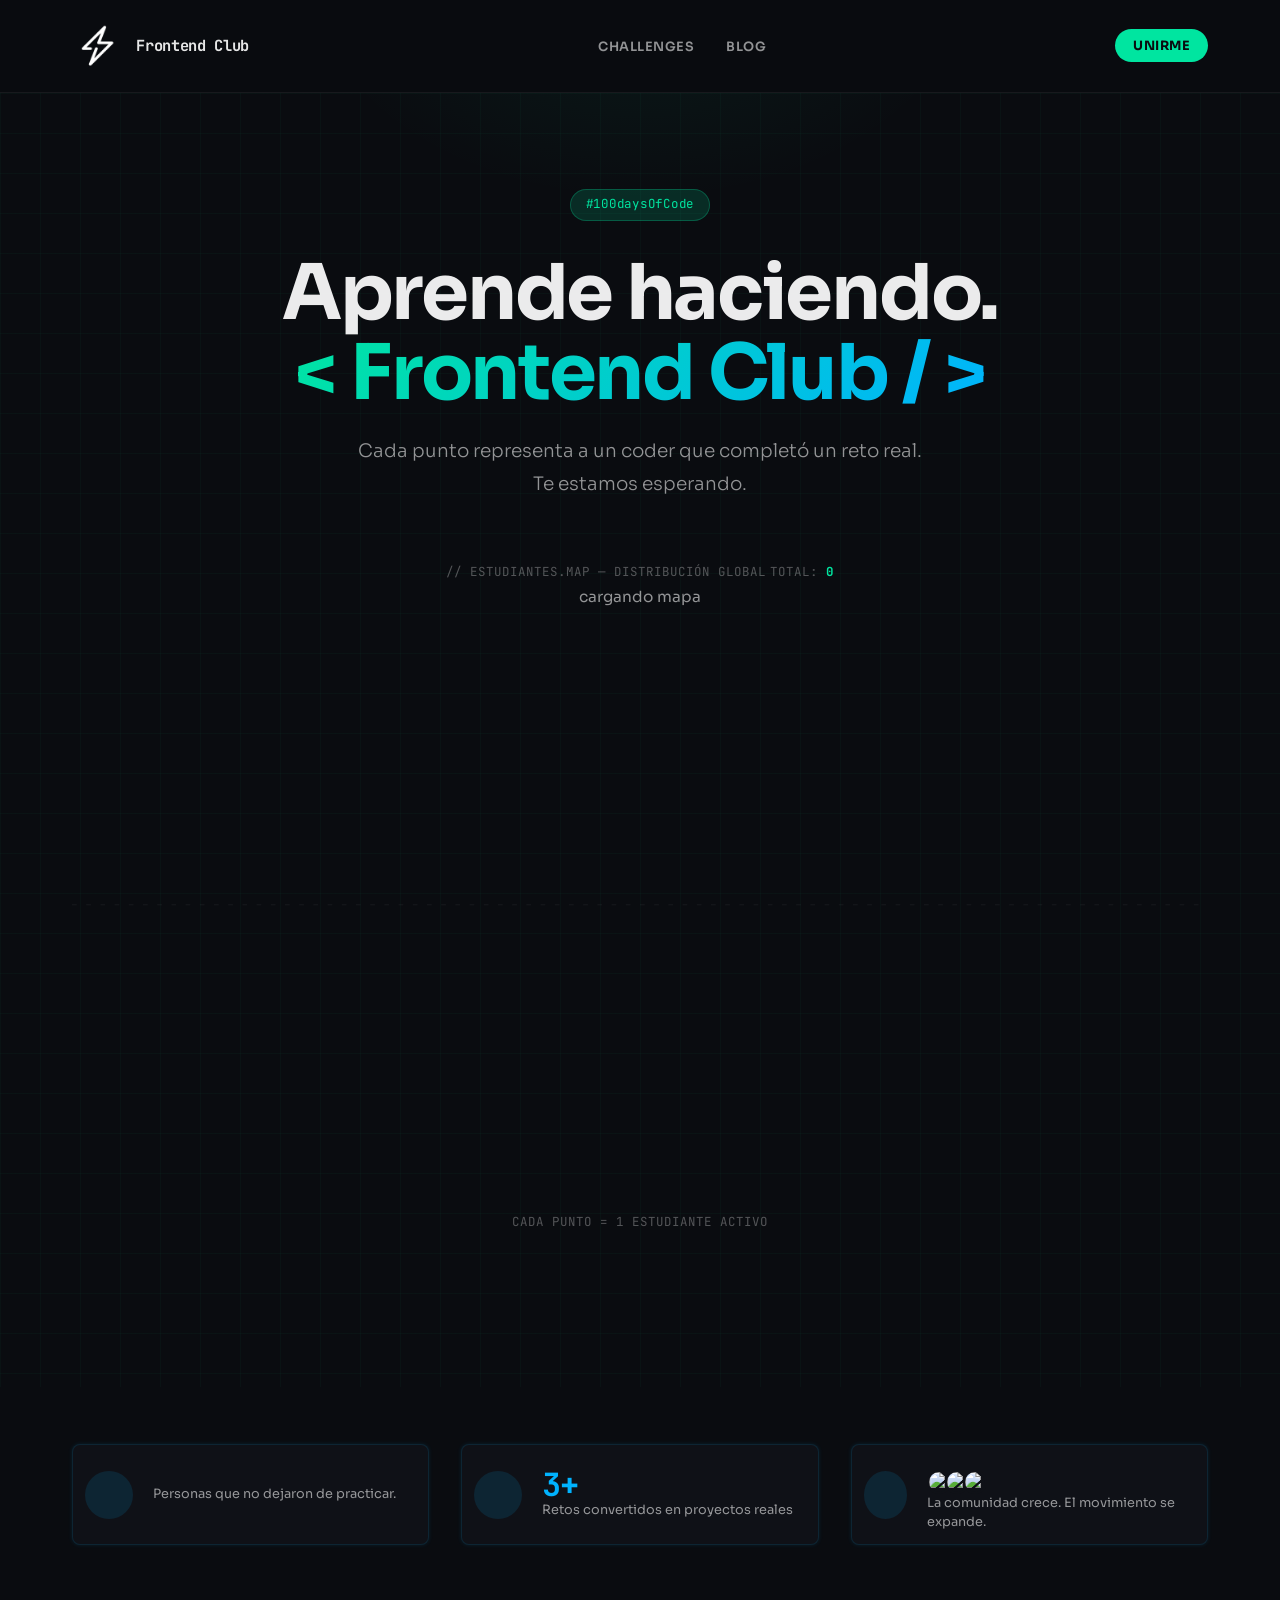
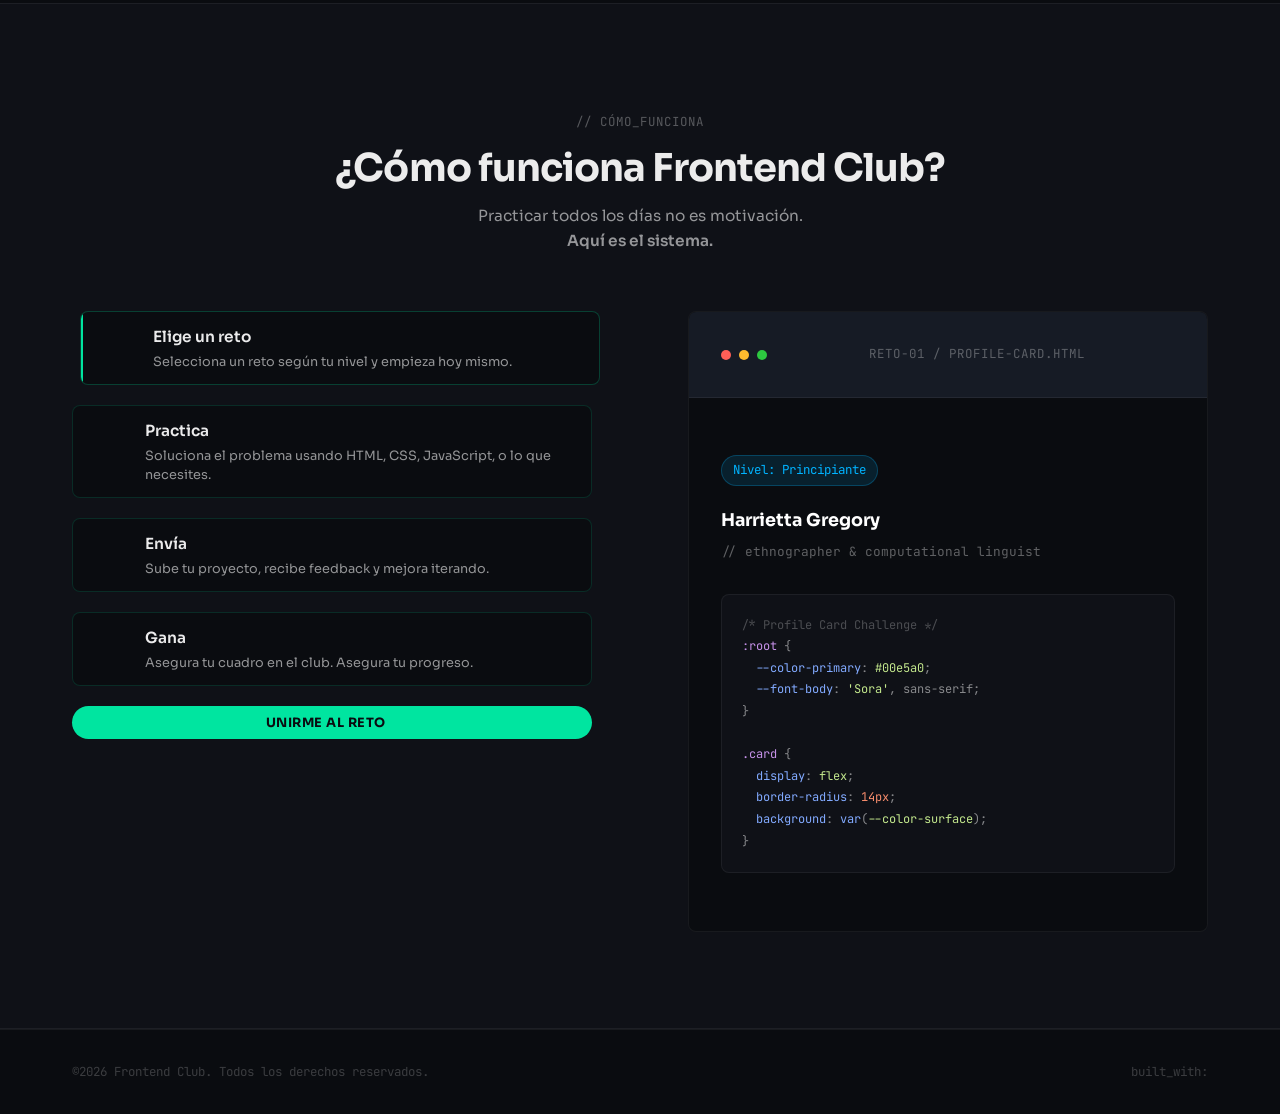
==== index.html @ 57c759be "Rename frontend-club.html to index.html" ====
<!doctype html>
<html lang="es">
  <head>
    <meta charset="UTF-8" />
    <meta name="viewport" content="width=device-width, initial-scale=1.0" />
    <title>Frontend Club</title>
    <!-- ============================ GOOGLE FONTS ============================= -->
    <link rel="preconnect" href="https://fonts.googleapis.com" />
    <link rel="preconnect" href="https://fonts.gstatic.com" crossorigin />
    <link
      href="https://fonts.googleapis.com/css2?family=JetBrains+Mono:wght@400;500;700&family=Sora:wght@300;400;600;700&display=swap"
      rel="stylesheet"
    />
    <!-- ============================ REMIX ICONS ============================= -->
    <link
      href="https://cdn.jsdelivr.net/npm/remixicon@4.9.0/fonts/remixicon.css"
      rel="stylesheet"
    />
    <!-- ============================ STYLES ============================= -->
    <link rel="stylesheet" href="/assets/css/styles.css" />
    <!-- === librería d3 para mapa interactivo ===-->
    <script src="https://cdn.jsdelivr.net/npm/d3@7/dist/d3.min.js"></script>
    <script src="https://cdn.jsdelivr.net/npm/topojson-client@3/dist/topojson-client.min.js"></script>
    <!-- === flag icons === -->
    <link
      rel="stylesheet"
      href="https://cdnjs.cloudflare.com/ajax/libs/flag-icons/7.5.0/css/flag-icons.min.css"
      integrity="sha512-+WVTaUIzUw5LFzqIqXOT3JVAc5SrMuvHm230I9QAZa6s+QRk8NDPswbHo2miIZj3yiFyV9lAgzO1wVrjdoO4tw=="
      crossorigin="anonymous"
      referrerpolicy="no-referrer"
    />
  </head>
  <body>
    <!-- ============================ NAVBAR ============================= -->
    <header class="navbar" role="banner">
      <div class="u-container">
        <nav class="navbar__inner" aria-label="Navegación principal">
          <a href="#" class="navbar__brand" aria-label="Frontend Club inicio">
            <div class="navbar__logo" aria-hidden="true">
              <img
                class="navbar__logo__image"
                src="/assets/images/front-end-club-logo.png"
              />
            </div>
            <span class="navbar__wordmark">frontend club</span>
          </a>

          <ul class="navbar__nav" role="list">
            <li><a href="#challenges">Challenges</a></li>
            <li><a href="#blog">Blog</a></li>
          </ul>

          <button class="navbar__cta" role="button">Unirme</button>
        </nav>
      </div>
    </header>

    <!-- ============================ HERO ============================= -->
    <section class="hero" aria-labelledby="hero-title">
      <div class="u-container">
        <div class="hero__inner">
          <p class="hero__eyebrow" aria-label="Sección: comunidad activa">
            #100daysOfCode
          </p>

          <h1 class="hero__title" id="hero-title">
            Aprende haciendo.<br />
            <span>&#60; Frontend Club &#47; &#62;</span>
          </h1>

          <p class="hero__subtitle">
            Cada punto representa a un coder que completó un reto real.<br />
            Te estamos esperando.
          </p>

          <!-- Mapa con numero de estudiantes -->
          <div class="map-card">
            <div class="map-card__header">
              <span class="map-card__tag"
                >// estudiantes.map — distribución global</span
              >
              <span class="map-card__counter"
                >total: <b id="counter-display">0</b></span
              >
            </div>

            <div class="map-card__body">
              <!-- Loader visible mientras carga el TopoJSON -->
              <div id="map-loader">
                <span class="loader-text">cargando mapa</span>
              </div>

              <svg
                id="world-svg"
                viewBox="0 0 960 500"
                xmlns="http://www.w3.org/2000/svg"
              >
                <rect width="960" height="500" fill="transparent" />
                <rect width="960" height="500" fill="url(#grid)" />
                <!-- Ecuador -->
                <line
                  x1="0"
                  y1="250"
                  x2="960"
                  y2="250"
                  stroke="rgba(255,255,255,0.1)"
                  stroke-width="0.5"
                  stroke-dasharray="4 8"
                />

                <!-- D3 pinta los países aquí -->
                <g id="countries-layer"></g>
                <!-- JS pinta los puntos aquí -->
                <g id="pulses-layer"></g>
                <g id="dots-layer"></g>
              </svg>
            </div>

            <div class="map-card__footer">
              <div class="legend-dot"></div>
              <span class="legend-text">cada punto = 1 estudiante activo</span>
            </div>
          </div>
        </div>
      </div>
    </section>

    <!-- ============================ STATS ============================= -->
    <section class="stats" id="stats" aria-label="Estadísticas de la comunidad">
      <div class="u-container">
        <div class="stats__grid">
          <article class="stat">
            <span class="stat__icon">
              <i class="ri-user-community-fill"></i>
            </span>
            <div class="stat__inner__text">
              <p
                class="stat__value"
                aria-label="3 estudiantes activos"
                id="estudiantes-activos"
              ></p>
              <p class="stat__desc">Personas que no dejaron de practicar.</p>
            </div>
          </article>

          <article class="stat">
            <span class="stat__icon">
              <i class="ri-code-s-slash-line"></i>
            </span>
            <div class="stat__inner__text">
              <p class="stat__value" aria-label="3 retos completados">3+</p>
              <p class="stat__desc">Retos convertidos en proyectos reales</p>
            </div>
          </article>

          <article class="stat">
            <span class="stat__icon">
              <i class="ri-earth-fill"></i>
            </span>
            <div class="stat__inner__text">
              <div class="stat__flags">
                <span class="flag">
                  <img
                    src="https://flagcdn.com/w20/co.png"
                    srcset="https://flagcdn.com/w40/co.png 2x"
                    width="20"
                    alt="Colombia"
                  />
                </span>
                <!-- Colombia -->
                <span class="flag">
                  <img
                    src="https://flagcdn.com/w20/pe.png"
                    srcset="https://flagcdn.com/w40/pe.png 2x"
                    width="20"
                    alt="Peru"
                  />
                </span>
                <!-- Perú -->
                <span class="flag">
                  <img
                    src="https://flagcdn.com/w20/us.png"
                    srcset="https://flagcdn.com/w40/us.png 2x"
                    width="20"
                    alt="United States"
                  />
                </span>
                <!-- USA -->
              </div>
              <p class="stat__desc">
                La comunidad crece. El movimiento se expande.
              </p>
            </div>

            <!--
          <div class="stat__flags" aria-label="Banderas de países">
            <span role="img" aria-label="Estados Unidos">🇺🇸</span>
            <span role="img" aria-label="Colombia">🇨🇴</span>
            <span role="img" aria-label="Francia">🇫🇷</span>
          </div>-->
          </article>
        </div>
      </div>
    </section>

    <!-- ============================ HOW IT WORKS ============================= -->
    <section class="how" id="challenges" aria-labelledby="how-title">
      <div class="u-container">
        <header class="section-header">
          <p class="section-header__tag u-mono">// cómo_funciona</p>
          <h2 class="section-header__title" id="how-title">
            ¿Cómo funciona Frontend Club?
          </h2>
          <p class="section-header__body">
            Practicar todos los días no es motivación.<br />
            <strong>Aquí es el sistema.</strong>
          </p>
        </header>

        <div class="how__layout">
          <!-- Steps -->
          <div class="how__steps" role="list" aria-label="Pasos del proceso">
            <!-- step 1 -->
            <div
              class="step step--active"
              role="listitem"
              tabindex="0"
              aria-label="Paso 1: Elige un reto"
            >
              <div class="step__icon" aria-hidden="true">
                <i class="ri-cursor-hand"></i>
              </div>
              <div class="step__content">
                <p class="step__title">Elige un reto</p>
                <p class="step__desc">
                  Selecciona un reto según tu nivel y empieza hoy mismo.
                </p>
              </div>
            </div>
            <!-- step 2 -->
            <div
              class="step"
              role="listitem"
              tabindex="0"
              aria-label="Paso 2: Practica"
            >
              <div class="step__icon" aria-hidden="true">
                <i class="ri-terminal-box-line"></i>
              </div>
              <div class="step__content">
                <p class="step__title">Practica</p>
                <p class="step__desc">
                  Soluciona el problema usando HTML, CSS, JavaScript, o lo que
                  necesites.
                </p>
              </div>
            </div>
            <!-- step 3 -->
            <div
              class="step"
              role="listitem"
              tabindex="0"
              aria-label="Paso 3: Envía"
            >
              <div class="step__icon" aria-hidden="true">
                <i class="ri-mail-send-fill"></i>
              </div>
              <div class="step__content">
                <p class="step__title">Envía</p>
                <p class="step__desc">
                  Sube tu proyecto, recibe feedback y mejora iterando.
                </p>
              </div>
            </div>
            <!-- step 4 -->
            <div
              class="step"
              role="listitem"
              tabindex="0"
              aria-label="Paso 4: Gana"
            >
              <div class="step__icon" aria-hidden="true">
                <i class="ri-medal-line"></i>
              </div>
              <div class="step__content">
                <p class="step__title">Gana</p>
                <p class="step__desc">
                  Asegura tu cuadro en el club. Asegura tu progreso.
                </p>
              </div>
            </div>
            <!-- cta -->
            <button href="#unirse" class="cta-section__btn">
              Unirme al reto
              <i class="ri-rocket-fill"></i>
            </button>
          </div>

          <!-- Challenge Preview -->
          <div class="challenge-preview" aria-label="Vista previa de un reto">
            <div class="challenge-preview__header">
              <div class="challenge-preview__dots" aria-hidden="true">
                <div
                  class="challenge-preview__dot challenge-preview__dot--red"
                ></div>
                <div
                  class="challenge-preview__dot challenge-preview__dot--yellow"
                ></div>
                <div
                  class="challenge-preview__dot challenge-preview__dot--green"
                ></div>
              </div>
              <p class="challenge-preview__title">
                reto-01 / profile-card.html
              </p>
            </div>

            <div class="challenge-preview__body">
              <span class="challenge-preview__badge">Nivel: Principiante</span>
              <p class="challenge-preview__name">Harrietta Gregory</p>
              <p class="challenge-preview__role">
                // ethnographer & computational linguist
              </p>

              <div
                class="challenge-preview__code"
                role="presentation"
                aria-label="Fragmento de código de ejemplo"
              >
                <div><span class="cm">/* Profile Card Challenge */</span></div>
                <div><span class="kw">:root</span> {</div>
                <div>
                  &nbsp;&nbsp;<span class="fn">--color-primary</span>:
                  <span class="str">#00e5a0</span>;
                </div>
                <div>
                  &nbsp;&nbsp;<span class="fn">--font-body</span>:
                  <span class="str">'Sora'</span>, sans-serif;
                </div>
                <div>}</div>
                <div>&nbsp;</div>
                <div><span class="kw">.card</span> {</div>
                <div>
                  &nbsp;&nbsp;<span class="fn">display</span>:
                  <span class="str">flex</span>;
                </div>
                <div>
                  &nbsp;&nbsp;<span class="fn">border-radius</span>:
                  <span class="nu">14px</span>;
                </div>
                <div>
                  &nbsp;&nbsp;<span class="fn">background</span>:
                  <span class="fn">var</span>(<span class="str"
                    >--color-surface</span
                  >);
                </div>
                <div>}</div>
              </div>
            </div>
          </div>
        </div>
      </div>
    </section>

    <!-- ============================ FOOTER ============================= -->
    <footer class="footer" role="contentinfo">
      <div class="u-container">
        <div class="footer__inner">
          <p class="footer__copy">
            <span>©2026</span> Frontend Club. Todos los derechos reservados.
          </p>
          <p class="footer__copy u-mono">
            built_with:
            <span>
              <i class="ri-heart-3-fill"></i>
            </span>
          </p>
        </div>
      </div>
    </footer>

    <!-- ============================ SCRIPTS ============================= -->
    <script src="/assets/js/main.js"></script>
  </body>
</html>
---- assets/css/styles.css ----
/* ============================================================
    Custom Properties Semánticas (BMP)
       Nomenclatura: --[bloque]__[modificador]--[propiedad]
    ============================================================ */

:root {
  /* — Paleta base — */
  --color-void: #0a0c10;
  --color-surface: #0f1117;
  --color-surface-raise: #161b25;
  --color-surface-float: #1c2232;
  --color-text: rgba(255, 255, 255, 0.56);
  --color-border: rgba(255, 255, 255, 0.06);
  --color-border-accent: rgba(255, 255, 255, 0.12);

  /* — Marca — */
  --color-brand-primary: #00e5a0;
  --color-brand-secondary: #00b3ff;
  --color-brand-warning: #f5c542;
  --color-brand-glow: rgba(0, 229, 160, 0.15);
  --color-brand-glow-blue: rgba(0, 179, 255, 0.12);
  --white: rgba(255, 255, 255, 0.92);

  /* — Tipografía — */
  --font-display: "Sora", sans-serif;
  --font-code: "JetBrains Mono", monospace;

  --text-hero: clamp(2.8rem, 6vw, 5rem);
  --text-h2: clamp(1.6rem, 3.5vw, 2.4rem);
  --text-h3: 1.16rem;
  --text-body: 0.96rem;
  --text-small: 0.8rem;
  --text-mono: 0.78rem;

  --weight-light: 300;
  --weight-regular: 400;
  --weight-semi: 600;
  --weight-bold: 700;

  /* — Espacio — */
  --space-xs: 0.36rem;
  --space-sm: 0.76rem;
  --space-md: 1.24rem;
  --space-lg: 2rem;
  --space-xl: 3.6rem;
  --space-2xl: 6rem;

  /* — Radio — */
  --radius-sm: 4px;
  --radius-md: 8px;
  --radius-lg: 14px;
  --radius-xl: 20px;
  --radius-pill: 999px;

  /* — Transiciones — */
  --ease-out: cubic-bezier(0.22, 1, 0.36, 1);
  --duration: 220ms;
}

/* ============================================================
       RESET & BASE
    ============================================================ */
*,
*::before,
*::after {
  box-sizing: border-box;
  margin: 0;
  padding: 0;
}

html {
  scroll-behavior: smooth;
}

body {
  background-color: var(--color-void);
  color: var(--color-text);
  font-family: var(--font-display);
  font-size: var(--text-body);
  line-height: 1.65;
  -webkit-font-smoothing: antialiased;
}

/* — Scrollbar custom — */
::-webkit-scrollbar {
  width: 6px;
}
::-webkit-scrollbar-track {
  background: var(--color-surface);
}
::-webkit-scrollbar-thumb {
  background: var(--color-brand-primary);
  border-radius: var(--radius-pill);
}

/* ============================================================
       UTILIDADES GLOBALES
    ============================================================ */
.u-container {
  width: 100%;
  max-width: 1200px;
  margin: 0 auto;
  padding: 0 var(--space-lg);
}

.u-mono {
  font-family: var(--font-code);
  font-size: var(--text-mono);
}

.u-accent {
  color: var(--color-brand-primary);
}
.u-accent-b {
  color: var(--color-brand-secondary);
}

/* ============================================================
       COMPONENTE: NAVBAR
       BEM: .navbar / .navbar__brand / .navbar__nav / .navbar__cta
    ============================================================ */
.navbar {
  position: sticky;
  top: 0;
  z-index: 100;
  padding: var(--space-md) 0;
  background: rgba(10, 12, 16, 0.85);
  backdrop-filter: blur(16px);
  -webkit-backdrop-filter: blur(16px);
  border-bottom: 1px solid var(--color-border);
}

.navbar__inner {
  display: flex;
  align-items: center;
  justify-content: space-between;
  gap: var(--space-md);
}

.navbar__brand {
  display: flex;
  align-items: center;
  gap: var(--space-sm);
  text-decoration: none;
}

.navbar__logo {
  width: 52px;
  height: 52px;
  display: flex;
  align-items: center;
  justify-content: center;
  flex-shrink: 0;
}
.navbar__logo__image {
  width: 100%;
  height: 100%;
}
.navbar__wordmark {
  font-family: var(--font-code);
  font-size: var(--text-body);
  font-weight: var(--weight-bold);
  text-transform: capitalize;
  color: rgba(255, 255, 255, 0.9);
  letter-spacing: -0.02em;
}
.navbar__nav {
  display: flex;
  align-items: center;
  gap: var(--space-lg);
  list-style: none;
}
.navbar__nav a {
  color: var(--color-text);
  text-decoration: none;
  font-size: var(--text-small);
  font-weight: var(--weight-semi);
  letter-spacing: 0.04em;
  text-transform: uppercase;
  transition: color var(--duration) var(--ease-out);
}
.navbar__nav a:hover {
  color: rgba(255, 255, 255, 0.9);
}
.navbar__cta,
.cta-section__btn {
  cursor: pointer;
  display: inline-flex;
  align-items: center;
  justify-content: center;
  gap: var(--space-sm);
  padding: 0.54rem 1.12rem;
  background: var(--color-brand-primary);
  color: var(--color-void) !important;
  border: none;
  border-radius: var(--radius-pill);
  font-family: var(--font-display);
  font-size: var(--text-small);
  font-weight: var(--weight-bold);
  letter-spacing: 0.04em;
  text-decoration: none;
  text-transform: uppercase;
  transition:
    filter var(--duration) var(--ease-out),
    transform var(--duration) var(--ease-out),
    box-shadow var(--duration) var(--ease-out);
  /*flex-shrink: 0;*/
}
.navbar__cta:hover,
.cta-section__btn:hover {
  filter: brightness(1.1);
  transform: translateY(-2px);
  box-shadow: 0 0 16px rgba(0, 229, 160, 0.25);
}
/* ============================================================
       COMPONENTE: HERO
       BEM: .hero / .hero__eyebrow / .hero__title / .hero__subtitle
    ============================================================ */
.hero {
  padding: var(--space-2xl) 0 var(--space-xl);
  position: relative;
  overflow: hidden;
}
/* Rejilla de fondo estilo terminal */
.hero::before {
  content: "";
  position: absolute;
  inset: 0;
  background-image:
    linear-gradient(rgba(0, 229, 160, 0.03) 1px, transparent 1px),
    linear-gradient(90deg, rgba(0, 229, 160, 0.03) 1px, transparent 1px);
  background-size: 40px 40px;
  pointer-events: none;
}

/* Gradiente radial central */
.hero::after {
  content: "";
  position: absolute;
  top: -30%;
  left: 50%;
  transform: translateX(-50%);
  width: 700px;
  height: 500px;
  background: radial-gradient(
    ellipse,
    rgba(0, 229, 160, 0.08) 0%,
    transparent 70%
  );
  pointer-events: none;
}

.hero__inner {
  position: relative;
  z-index: 1;
  text-align: center;
}

.hero__eyebrow {
  display: inline-flex;
  align-items: center;
  gap: var(--space-xs);
  padding: 0.3rem 0.9rem;
  background: var(--color-brand-glow);
  border: 1px solid rgba(0, 229, 160, 0.25);
  border-radius: var(--radius-pill);
  font-family: var(--font-code);
  font-size: var(--text-mono);
  color: var(--color-brand-primary);
  letter-spacing: 0.06em;
  margin-bottom: var(--space-lg);
}

.hero__title {
  font-size: var(--text-hero);
  font-weight: var(--weight-bold);
  line-height: 1.05;
  letter-spacing: -0.03em;
  margin-bottom: var(--space-md);
  color: var(--white);
}

.hero__title span {
  background: linear-gradient(
    135deg,
    var(--color-brand-primary),
    var(--color-brand-secondary)
  );
  -webkit-background-clip: text;
  -webkit-text-fill-color: transparent;
  background-clip: text;
}

.hero__subtitle {
  font-size: var(--text-h3);
  color: var(--color-text);
  font-weight: var(--weight-light);
  margin: 0 auto var(--space-xl);
  line-height: 1.8;
}

/* ============================================================
       COMPONENTE: PROGRESS GRID
       BEM: .progress-grid / .progress-grid__track / .progress-grid__cell
    ============================================================ */
.map-card {
  margin: 0 0 var(--space-2xl);
}

.map-card__tag,
.section-header__tag,
.map-card__counter,
.legend-text,
.challenge-preview__title {
  font-family: var(--font-code);
  font-size: var(--text-mono);
  color: rgba(255, 255, 255, 0.3);
  letter-spacing: 0.08em;
  text-transform: uppercase;
  margin-top: var(--space-sm);
  margin-bottom: var(--space-sm);
  text-align: center;
}
#counter-display {
  color: var(--color-brand-primary);
}

/* ============================================================
       COMPONENTE: STATS
       BEM: .stats / .stats__grid / .stat / .stat__value / .stat__label
    ============================================================ */
.stats {
  padding: var(--space-xl) 0;
}

.stats__grid {
  display: grid;
  grid-template-columns: repeat(3, 1fr);
  gap: var(--space-lg);
}

.stat {
  display: flex;
  align-items: center;
  gap: var(--space-md);
  background: var(--color-surface);
  border: 1px solid var(--color-brand-glow-blue);
  border-radius: var(--radius-md);
  box-shadow: 0 0 4px var(--color-brand-glow-blue);
  padding: var(--space-sm);
  position: relative;
  overflow: hidden;
  cursor: pointer;
  transition: transform var(--duration) var(--ease-out);
}

.stat::before {
  content: "";
  position: absolute;
  top: 0;
  left: 0;
  right: 0;
  height: 2px;
  background: linear-gradient(
    90deg,
    var(--color-brand-primary),
    var(--color-brand-secondary)
  );
  opacity: 0;
  width: 0;
  transition: width var(--duration) var(--ease-out);
}

.stat:hover {
  transform: translateY(-2px);
}

.stat:hover::before {
  opacity: 1;
  width: 100%;
}

.stat__icon {
  display: inline-flex;
  justify-content: center;
  align-items: center;
  padding: var(--space-xs);
  width: 48px;
  height: 48px;
  border-radius: 50%;
  background: var(--color-brand-glow-blue);
}

.stat__icon > i {
  font-size: 20px;
  color: var(--color-brand-secondary);
}

.stat__value {
  font-family: var(--font-code);
  font-size: 2rem;
  font-weight: var(--weight-bold);
  line-height: 1;
  color: var(--color-brand-secondary);
  letter-spacing: -0.04em;
}

.stat__desc {
  font-size: var(--text-small);
  color: var(--color-text);
  line-height: 1.5;
}

.stat__flags {
  display: flex;
  margin-top: var(--space-sm);
}
.flag {
  display: inline-flex;
  justify-content: center;
  align-items: center;
  width: 24px;
  height: 24px;
  border-radius: 50%;
  border: solid 2px var(--color-surface);
  overflow: hidden;
  margin-left: -6px; /* ← apilamiento */
  transition:
    transform var(--duration) var(--ease-out),
    z-index var var(--duration) var(--ease-out);
}
.flag:first-child {
  margin-left: 0; /* el primero sin margen */
}
.flag:hover {
  transform: translateY(-2px); /* ← se levanta al hover */
  z-index: 1;
}
.flag > img {
  width: 100%;
  height: 100%;
  object-fit: cover;
}
/* ============================================================
       COMPONENTE: SECTION HEADER
    ============================================================ */
.section-header {
  text-align: center;
  margin-bottom: var(--space-xl);
}

.section-header__title {
  font-size: var(--text-h2);
  font-weight: var(--weight-bold);
  letter-spacing: -0.025em;
  color: var(--white);
  line-height: 1.2;
  margin-bottom: var(--space-sm);
}

.section-header__body {
  font-size: var(--text-body);
  color: var(--color-text);
  max-width: 520px;
  margin: 0 auto;
}

.section-header__body strong {
  color: var(--color-text);
  font-weight: var(--weight-semi);
}

/* ============================================================
       COMPONENTE: HOW IT WORKS
       BEM: .how / .how__layout / .how__steps / .step / .step__icon
    ============================================================ */
.how {
  padding: var(--space-2xl) 0;
  background: var(--color-surface);
  border-top: 1px solid var(--color-border);
  border-bottom: 1px solid var(--color-border);
}

.how__layout {
  display: grid;
  grid-template-columns: 1fr 1fr;
  gap: var(--space-2xl);
  align-items: start;
}

.how__steps {
  display: flex;
  flex-direction: column;
  gap: var(--space-md);
  position: relative;
}

.step {
  z-index: 100;
  display: flex;
  align-items: center;
  gap: var(--space-md);
  padding: var(--space-sm);
  background: var(--color-void);
  border: 1px solid var(--color-brand-glow);
  border-radius: var(--radius-md);
  cursor: pointer;
  transition:
    border-color var(--duration) var(--ease-out),
    transform var(--duration) var(--ease-out);
  position: relative;
  overflow: hidden;
}

.step::before {
  content: "";
  position: absolute;
  left: 0;
  top: 0;
  bottom: 0;
  width: 2px;
  background: var(--color-brand-primary);
  opacity: 0;
  transition: opacity var(--duration) var(--ease-out);
}

.step:hover,
.step--active {
  border-color: rgba(0, 229, 160, 0.24);
  transform: translateX(8px);
}

.step:hover::before,
.step--active::before {
  opacity: 1;
}

.step__icon {
  width: 40px;
  height: 40px;
  display: flex;
  align-items: center;
  justify-content: center;
  flex-shrink: 0;
}
.step__icon > i {
  font-size: 24px;
  color: var(--white);
  text-shadow: 0 0 8px var(--color-brand-primary);
}
.step__content {
  flex: 1;
}

.step__title {
  font-size: var(--text-body);
  font-weight: var(--weight-semi);
  color: var(--white);
  margin-bottom: 0.2rem;
}

.step__desc {
  font-size: var(--text-small);
  color: var(--color-text);
  line-height: 1.5;
}

/* ============================================================
       COMPONENTE: PREVIEW CARD (challenge preview)
    ============================================================ */
.challenge-preview {
  background: var(--color-void);
  border: 1px solid var(--color-border);
  border-radius: var(--radius-md);
  overflow: hidden;
  position: sticky;
  top: 80px;
}

.challenge-preview__header {
  background: var(--color-surface-raise);
  padding: var(--space-md) var(--space-lg);
  display: flex;
  align-items: center;
  gap: var(--space-sm);
  border-bottom: 1px solid var(--color-border);
}

.challenge-preview__dots {
  display: flex;
  gap: 8px;
}

.challenge-preview__dot {
  width: 10px;
  height: 10px;
  border-radius: 50%;
}

.challenge-preview__dot--red {
  background: #ff5f57;
}
.challenge-preview__dot--yellow {
  background: #febb2e;
}
.challenge-preview__dot--green {
  background: #2dc840;
}

.challenge-preview__title {
  flex: 1;
}

.challenge-preview__body {
  padding: var(--space-xl) var(--space-lg);
}

.challenge-preview__badge {
  display: inline-block;
  padding: 0.25rem 0.7rem;
  background: var(--color-brand-glow-blue);
  border: 1px solid rgba(0, 179, 255, 0.25);
  border-radius: var(--radius-pill);
  font-family: var(--font-code);
  font-size: var(--text-mono);
  color: var(--color-brand-secondary);
  margin-bottom: var(--space-md);
}

.challenge-preview__name {
  font-size: 1.1rem;
  font-weight: var(--weight-bold);
  color: #fff;
  margin-bottom: var(--space-xs);
}

.challenge-preview__role {
  font-size: var(--text-small);
  color: rgba(255, 255, 255, 0.35);
  font-family: var(--font-code);
  margin-bottom: var(--space-lg);
}

.challenge-preview__code {
  background: var(--color-surface);
  border: 1px solid var(--color-border);
  border-radius: var(--radius-md);
  padding: var(--space-md);
  font-family: var(--font-code);
  font-size: 0.75rem;
  color: rgba(255, 255, 255, 0.5);
  line-height: 1.8;
  position: relative;
}

.challenge-preview__code .kw {
  color: #c792ea;
}
.challenge-preview__code .fn {
  color: #82aaff;
}
.challenge-preview__code .str {
  color: #c3e88d;
}
.challenge-preview__code .cm {
  color: rgba(255, 255, 255, 0.25);
}
.challenge-preview__code .nu {
  color: #f78c6c;
}

.cta-section__btn > i {
  font-size: 20px;
  transform: translateY(0);
  transition: transform var(--duration) var(--ease-out);
}
.cta-section__btn:hover > i {
  transform: translateY(-5px);
}

/* ============================================================
       COMPONENTE: FOOTER
    ============================================================ */
.footer {
  padding: var(--space-lg) 0;
  border-top: 1px solid var(--color-border);
}

.footer__inner {
  display: flex;
  align-items: center;
  justify-content: space-between;
  gap: var(--space-md);
}

.footer__copy {
  font-family: var(--font-code);
  font-size: var(--text-mono);
  color: rgba(255, 255, 255, 0.2);
}

/* ============================================================
       RESPONSIVE
    ============================================================ */
@media (max-width: 900px) {
  .how__layout {
    grid-template-columns: 1fr;
  }

  .challenge-preview {
    position: static;
  }

  .navbar__nav {
    display: none;
  }
}

@media (max-width: 600px) {
  .u-container {
    padding: 0 var(--space-md);
  }
  .hero {
    padding: var(--space-xl) 0 var(--space-lg);
  }
  .cta-section {
    padding: var(--space-xl) 0;
  }
}
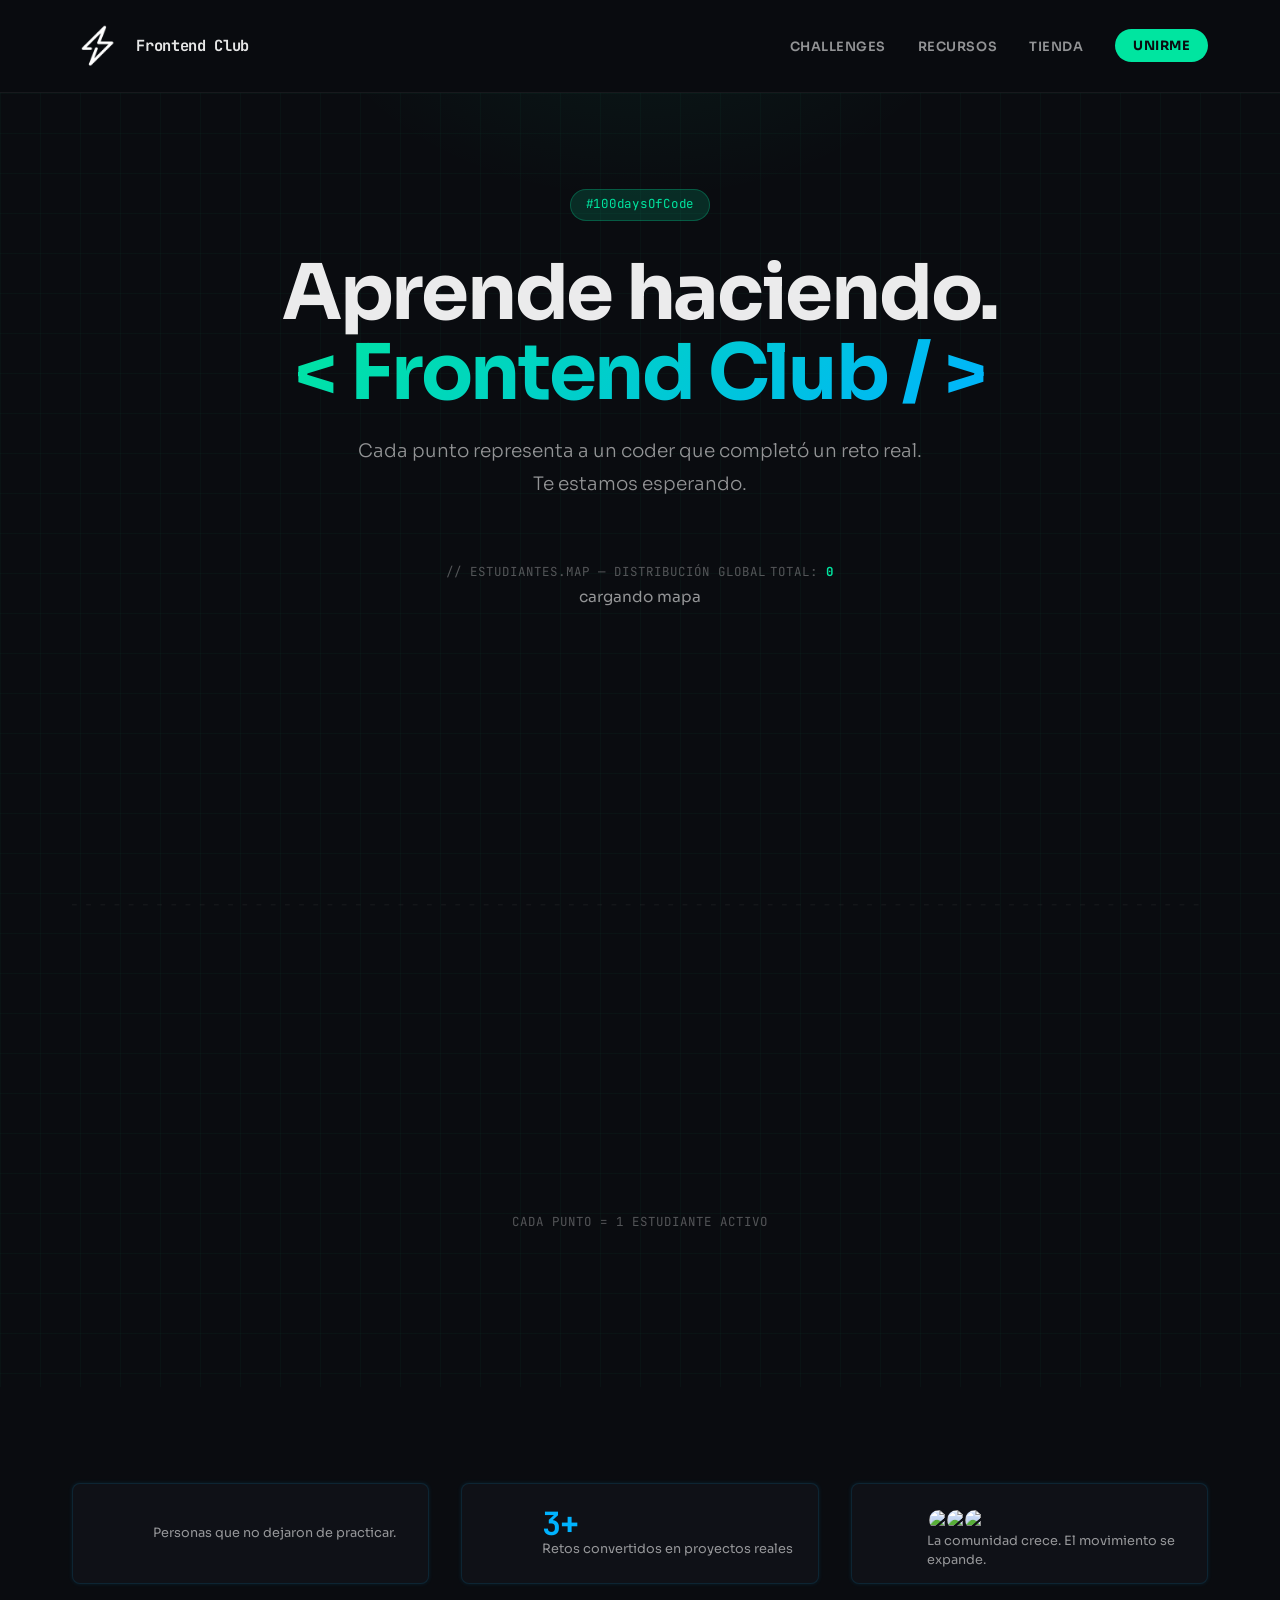
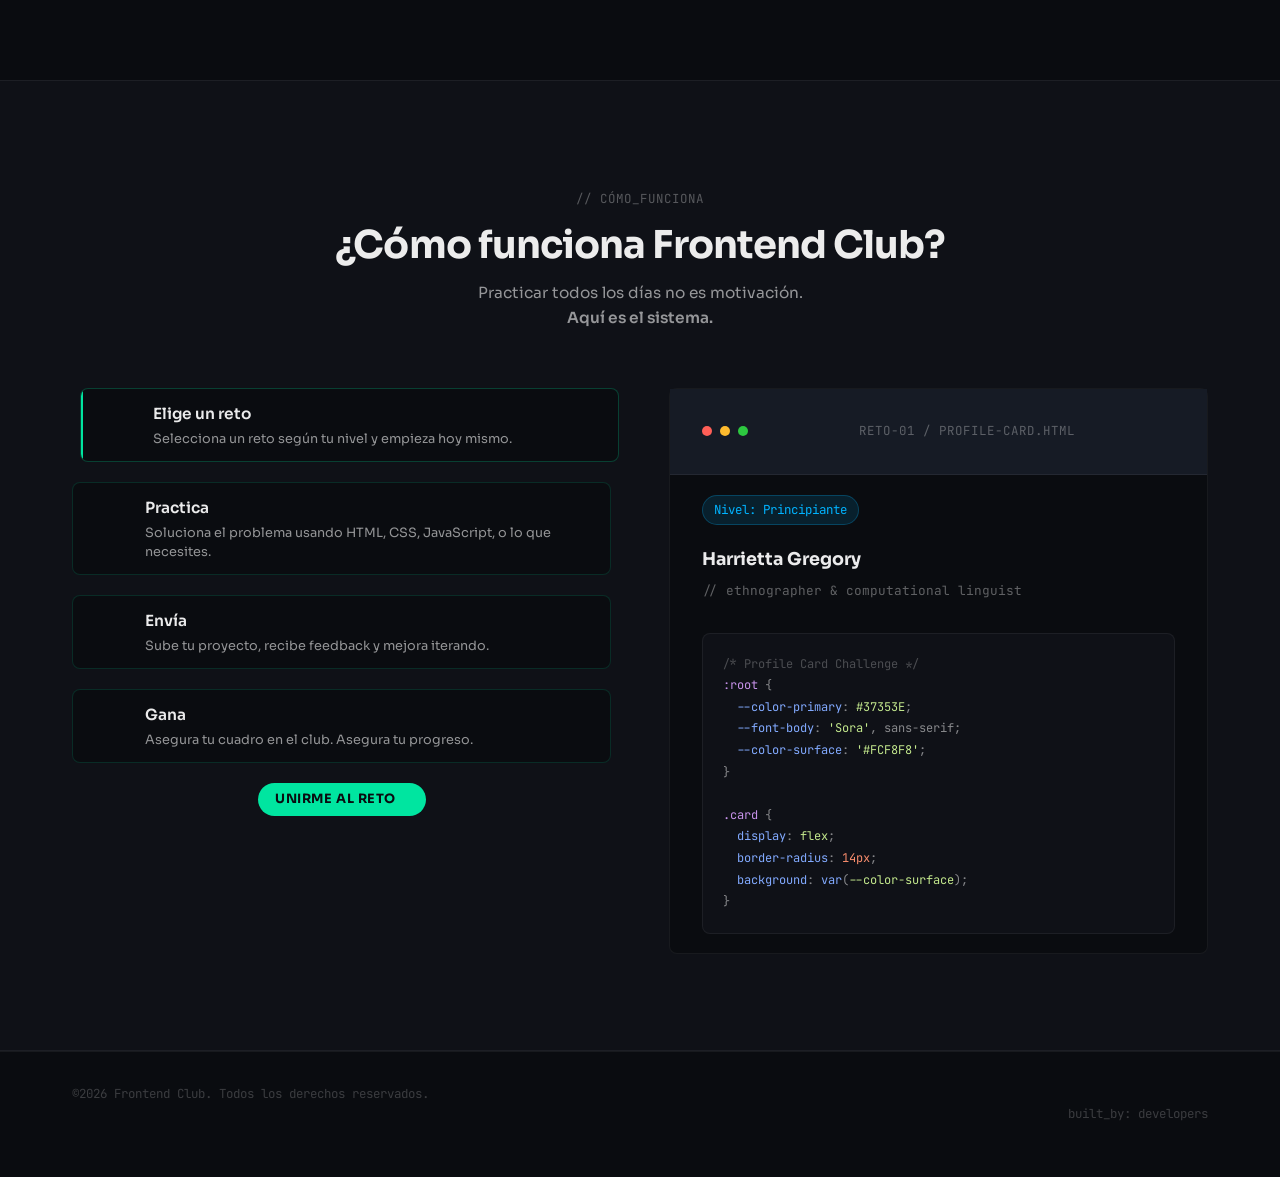
==== commit b53292a0: "archivo principal renombrado" ====
--- a/index.html
+++ b/index.html
@@ -45,12 +45,19 @@
             <span class="navbar__wordmark">frontend club</span>
           </a>
 
-          <ul class="navbar__nav" role="list">
-            <li><a href="#challenges">Challenges</a></li>
-            <li><a href="#blog">Blog</a></li>
-          </ul>
-
-          <button class="navbar__cta" role="button">Unirme</button>
+          <div class="navbar__content" id="navbar-content">
+            <ul class="navbar__nav" role="list">
+              <li><a href="#" class="navbar__nav__link">Challenges</a></li>
+              <li><a href="#" class="navbar__nav__link">Recursos</a></li>
+              <li><a href="#" class="navbar__nav__link">Tienda</a></li>
+            </ul>
+            <!-- cta -->
+            <button class="navbar__cta" role="button">Unirme</button>
+          </div>
+          <!-- toggle menu -->
+          <button class="toggle__menu__icon" id="toggle-menu">
+            <i class="ri-menu-3-line"></i>
+          </button>
         </nav>
       </div>
     </header>
@@ -331,11 +338,15 @@
                 <div><span class="kw">:root</span> {</div>
                 <div>
                   &nbsp;&nbsp;<span class="fn">--color-primary</span>:
-                  <span class="str">#00e5a0</span>;
+                  <span class="str">#37353E</span>;
                 </div>
                 <div>
                   &nbsp;&nbsp;<span class="fn">--font-body</span>:
                   <span class="str">'Sora'</span>, sans-serif;
+                </div>
+                <div>
+                  &nbsp;&nbsp;<span class="fn">--color-surface</span>:
+                  <span class="str">'#FCF8F8'</span>;
                 </div>
                 <div>}</div>
                 <div>&nbsp;</div>
@@ -366,13 +377,27 @@
     <footer class="footer" role="contentinfo">
       <div class="u-container">
         <div class="footer__inner">
-          <p class="footer__copy">
-            <span>©2026</span> Frontend Club. Todos los derechos reservados.
-          </p>
+          <div class="footer__copy__and__media">
+            <p class="footer__copy">
+              <span>©2026</span> Frontend Club. Todos los derechos reservados.
+            </p>
+            <div class="social__media__icons">
+              <a href="#" class="social__media__icon">
+                <i class="ri-meta-line"></i>
+              </a>
+              <a href="#" class="social__media__icon">
+                <i class="ri-instagram-line"></i>
+              </a>
+              <a href="#" class="social__media__icon">
+                <i class="ri-github-fill"></i>
+              </a>
+            </div>
+          </div>
+
           <p class="footer__copy u-mono">
-            built_with:
+            built_by:
             <span>
-              <i class="ri-heart-3-fill"></i>
+              developers
             </span>
           </p>
         </div>
--- a/assets/css/styles.css
+++ b/assets/css/styles.css
@@ -54,7 +54,7 @@
 
   /* — Transiciones — */
   --ease-out: cubic-bezier(0.22, 1, 0.36, 1);
-  --duration: 220ms;
+  --duration: 400ms;
 }
 
 /* ============================================================
@@ -70,6 +70,7 @@
 
 html {
   scroll-behavior: smooth;
+  overflow-x: hidden;
 }
 
 body {
@@ -79,6 +80,7 @@
   font-size: var(--text-body);
   line-height: 1.65;
   -webkit-font-smoothing: antialiased;
+  overflow-x: hidden;
 }
 
 /* — Scrollbar custom — */
@@ -102,12 +104,10 @@
   margin: 0 auto;
   padding: 0 var(--space-lg);
 }
-
 .u-mono {
   font-family: var(--font-code);
   font-size: var(--text-mono);
 }
-
 .u-accent {
   color: var(--color-brand-primary);
 }
@@ -122,28 +122,24 @@
 .navbar {
   position: sticky;
   top: 0;
-  z-index: 100;
+  z-index: 1000 !important;
   padding: var(--space-md) 0;
   background: rgba(10, 12, 16, 0.85);
   backdrop-filter: blur(16px);
   -webkit-backdrop-filter: blur(16px);
   border-bottom: 1px solid var(--color-border);
 }
-
 .navbar__inner {
   display: flex;
   align-items: center;
   justify-content: space-between;
-  gap: var(--space-md);
-}
-
+}
 .navbar__brand {
   display: flex;
   align-items: center;
   gap: var(--space-sm);
   text-decoration: none;
 }
-
 .navbar__logo {
   width: 52px;
   height: 52px;
@@ -164,7 +160,15 @@
   color: rgba(255, 255, 255, 0.9);
   letter-spacing: -0.02em;
 }
+.navbar__content {
+  position: relative;
+  display: flex;
+  align-items: center;
+  justify-content: center;
+  gap: var(--space-lg);
+}
 .navbar__nav {
+  position: relative;
   display: flex;
   align-items: center;
   gap: var(--space-lg);
@@ -204,7 +208,8 @@
     filter var(--duration) var(--ease-out),
     transform var(--duration) var(--ease-out),
     box-shadow var(--duration) var(--ease-out);
-  /*flex-shrink: 0;*/
+  flex-shrink: 0;
+  margin: 0 auto;
 }
 .navbar__cta:hover,
 .cta-section__btn:hover {
@@ -212,6 +217,7 @@
   transform: translateY(-2px);
   box-shadow: 0 0 16px rgba(0, 229, 160, 0.25);
 }
+
 /* ============================================================
        COMPONENTE: HERO
        BEM: .hero / .hero__eyebrow / .hero__title / .hero__subtitle
@@ -232,7 +238,6 @@
   background-size: 40px 40px;
   pointer-events: none;
 }
-
 /* Gradiente radial central */
 .hero::after {
   content: "";
@@ -249,13 +254,11 @@
   );
   pointer-events: none;
 }
-
 .hero__inner {
   position: relative;
   z-index: 1;
   text-align: center;
 }
-
 .hero__eyebrow {
   display: inline-flex;
   align-items: center;
@@ -306,7 +309,6 @@
 .map-card {
   margin: 0 0 var(--space-2xl);
 }
-
 .map-card__tag,
 .section-header__tag,
 .map-card__counter,
@@ -330,15 +332,13 @@
        BEM: .stats / .stats__grid / .stat / .stat__value / .stat__label
     ============================================================ */
 .stats {
-  padding: var(--space-xl) 0;
-}
-
+  padding: var(--space-2xl) 0;
+}
 .stats__grid {
   display: grid;
   grid-template-columns: repeat(3, 1fr);
   gap: var(--space-lg);
 }
-
 .stat {
   display: flex;
   align-items: center;
@@ -352,8 +352,8 @@
   overflow: hidden;
   cursor: pointer;
   transition: transform var(--duration) var(--ease-out);
-}
-
+
+}
 .stat::before {
   content: "";
   position: absolute;
@@ -370,16 +370,13 @@
   width: 0;
   transition: width var(--duration) var(--ease-out);
 }
-
 .stat:hover {
-  transform: translateY(-2px);
-}
-
+  box-shadow: 0 4px 8px rgba(0, 0, 0, 0.2), 0 0 4px var(--color-brand-glow-blue);
+}
 .stat:hover::before {
   opacity: 1;
   width: 100%;
 }
-
 .stat__icon {
   display: inline-flex;
   justify-content: center;
@@ -388,14 +385,11 @@
   width: 48px;
   height: 48px;
   border-radius: 50%;
-  background: var(--color-brand-glow-blue);
-}
-
+}
 .stat__icon > i {
-  font-size: 20px;
+  font-size: 24px;
   color: var(--color-brand-secondary);
 }
-
 .stat__value {
   font-family: var(--font-code);
   font-size: 2rem;
@@ -404,13 +398,11 @@
   color: var(--color-brand-secondary);
   letter-spacing: -0.04em;
 }
-
 .stat__desc {
   font-size: var(--text-small);
   color: var(--color-text);
   line-height: 1.5;
 }
-
 .stat__flags {
   display: flex;
   margin-top: var(--space-sm);
@@ -448,7 +440,6 @@
   text-align: center;
   margin-bottom: var(--space-xl);
 }
-
 .section-header__title {
   font-size: var(--text-h2);
   font-weight: var(--weight-bold);
@@ -457,14 +448,12 @@
   line-height: 1.2;
   margin-bottom: var(--space-sm);
 }
-
 .section-header__body {
   font-size: var(--text-body);
   color: var(--color-text);
   max-width: 520px;
   margin: 0 auto;
 }
-
 .section-header__body strong {
   color: var(--color-text);
   font-weight: var(--weight-semi);
@@ -480,21 +469,18 @@
   border-top: 1px solid var(--color-border);
   border-bottom: 1px solid var(--color-border);
 }
-
 .how__layout {
   display: grid;
   grid-template-columns: 1fr 1fr;
-  gap: var(--space-2xl);
+  gap: var(--space-xl);
   align-items: start;
 }
-
 .how__steps {
-  display: flex;
-  flex-direction: column;
+  display: grid;
+  grid-template-columns: 1fr;
   gap: var(--space-md);
   position: relative;
 }
-
 .step {
   z-index: 100;
   display: flex;
@@ -511,7 +497,6 @@
   position: relative;
   overflow: hidden;
 }
-
 .step::before {
   content: "";
   position: absolute;
@@ -523,27 +508,28 @@
   opacity: 0;
   transition: opacity var(--duration) var(--ease-out);
 }
-
 .step:hover,
 .step--active {
   border-color: rgba(0, 229, 160, 0.24);
   transform: translateX(8px);
 }
-
 .step:hover::before,
 .step--active::before {
   opacity: 1;
 }
-
-.step__icon {
+.step__icon, .toggle__menu__icon, .social__media__icon{
   width: 40px;
   height: 40px;
   display: flex;
   align-items: center;
   justify-content: center;
   flex-shrink: 0;
-}
-.step__icon > i {
+  text-decoration: none;
+}
+.toggle__menu__icon{
+  display: none;
+}
+.step__icon > i, .toggle__menu__icon > i, .social__media__icon{
   font-size: 24px;
   color: var(--white);
   text-shadow: 0 0 8px var(--color-brand-primary);
@@ -551,14 +537,12 @@
 .step__content {
   flex: 1;
 }
-
 .step__title {
   font-size: var(--text-body);
   font-weight: var(--weight-semi);
   color: var(--white);
   margin-bottom: 0.2rem;
 }
-
 .step__desc {
   font-size: var(--text-small);
   color: var(--color-text);
@@ -572,11 +556,7 @@
   background: var(--color-void);
   border: 1px solid var(--color-border);
   border-radius: var(--radius-md);
-  overflow: hidden;
-  position: sticky;
-  top: 80px;
-}
-
+}
 .challenge-preview__header {
   background: var(--color-surface-raise);
   padding: var(--space-md) var(--space-lg);
@@ -585,18 +565,15 @@
   gap: var(--space-sm);
   border-bottom: 1px solid var(--color-border);
 }
-
 .challenge-preview__dots {
   display: flex;
   gap: 8px;
 }
-
 .challenge-preview__dot {
   width: 10px;
   height: 10px;
   border-radius: 50%;
 }
-
 .challenge-preview__dot--red {
   background: #ff5f57;
 }
@@ -606,15 +583,12 @@
 .challenge-preview__dot--green {
   background: #2dc840;
 }
-
 .challenge-preview__title {
   flex: 1;
 }
-
 .challenge-preview__body {
-  padding: var(--space-xl) var(--space-lg);
-}
-
+  padding: var(--space-md) var(--space-lg);
+}
 .challenge-preview__badge {
   display: inline-block;
   padding: 0.25rem 0.7rem;
@@ -626,21 +600,18 @@
   color: var(--color-brand-secondary);
   margin-bottom: var(--space-md);
 }
-
 .challenge-preview__name {
   font-size: 1.1rem;
   font-weight: var(--weight-bold);
-  color: #fff;
+  color: var(--white);
   margin-bottom: var(--space-xs);
 }
-
 .challenge-preview__role {
   font-size: var(--text-small);
   color: rgba(255, 255, 255, 0.35);
   font-family: var(--font-code);
   margin-bottom: var(--space-lg);
 }
-
 .challenge-preview__code {
   background: var(--color-surface);
   border: 1px solid var(--color-border);
@@ -652,7 +623,6 @@
   line-height: 1.8;
   position: relative;
 }
-
 .challenge-preview__code .kw {
   color: #c792ea;
 }
@@ -668,15 +638,10 @@
 .challenge-preview__code .nu {
   color: #f78c6c;
 }
-
 .cta-section__btn > i {
   font-size: 20px;
-  transform: translateY(0);
-  transition: transform var(--duration) var(--ease-out);
-}
-.cta-section__btn:hover > i {
-  transform: translateY(-5px);
-}
+}
+
 
 /* ============================================================
        COMPONENTE: FOOTER
@@ -693,6 +658,14 @@
   gap: var(--space-md);
 }
 
+.footer__copy__and__media{
+  display: flex;
+  flex-direction: column;
+}
+.social__media__icons{
+  display: inline-flex;
+}
+
 .footer__copy {
   font-family: var(--font-code);
   font-size: var(--text-mono);
@@ -702,28 +675,102 @@
 /* ============================================================
        RESPONSIVE
     ============================================================ */
-@media (max-width: 900px) {
+
+@media (max-width: 1024px) {
+  .hero__subtitle {
+    font-size: 1.12rem;
+  }
+  .stats {
+  padding: var(--space-lg) var(--space-md);
+  }
+  .stats__grid {
+    gap: var(--space-lg);
+  }
+}
+
+@media (max-width: 992px) {
+  .hero{
+    padding: var(--space-xl) 0 var(--space-lg);
+  }
+  .hero__subtitle{
+    font-size: var(--text-body);  
+  }
   .how__layout {
     grid-template-columns: 1fr;
   }
-
   .challenge-preview {
     position: static;
   }
-
-  .navbar__nav {
-    display: none;
-  }
-}
-
-@media (max-width: 600px) {
-  .u-container {
-    padding: 0 var(--space-md);
-  }
-  .hero {
-    padding: var(--space-xl) 0 var(--space-lg);
-  }
-  .cta-section {
-    padding: var(--space-xl) 0;
-  }
-}
+  .navbar__content {
+    position: absolute;
+    z-index: 1000 !important;
+    top: 100%;
+    right: 0;
+    transform: translateX(100%);
+    flex-direction: column;
+    justify-content: flex-start;
+    padding: var(--space-lg);
+    gap: var(--space-xl);
+    border: 1px solid var(--color-border);
+    background: var(--color-void);
+    backdrop-filter: blur(16px);
+    -webkit-backdrop-filter: blur(16px);
+    width: 48vw;
+    height: 100vh;
+    transition: transform var(--duration) var(--ease-out);
+  }
+  .navbar__nav{
+    flex-direction: column;
+    gap: var(--space-xl);
+  }
+  .toggle__menu__icon{
+    display: flex;
+    cursor: pointer;
+    background: none;
+    border: none;
+  }
+  /* menú activado */
+  .navbar__content.visible{
+    transform: translateX(0%);
+  }
+  .map-card {
+  margin: 0 0 var(--space-lg);
+  }
+}
+
+@media (max-width: 768px) {
+  .navbar__content{
+    width: 50vw;
+  }
+  .stats__grid{
+    gap: var(--space-md);
+    grid-template-columns: 1fr;
+  }
+  .challenge-preview__header{
+    padding: var(--space-sm) var(--space-md);
+  }
+  .challenge-preview__body{
+    padding: var(--space-sm) var(--space-md);
+  }
+  .footer__inner{
+    flex-direction: column;
+  }
+  .footer__copy__and__media{
+    align-items: center;
+  }
+}
+
+@media (max-width: 480px) {
+  .navbar__content{
+    width: 64vw;
+  }
+   .hero{
+    padding: var(--space-xl) var(--space-lg);
+  }
+  .hero__title{
+    font-size: clamp(2.4rem, 6vw, 4.8rem);
+  }
+  .stats{
+    padding: var(--space-lg) 0;
+  }
+}
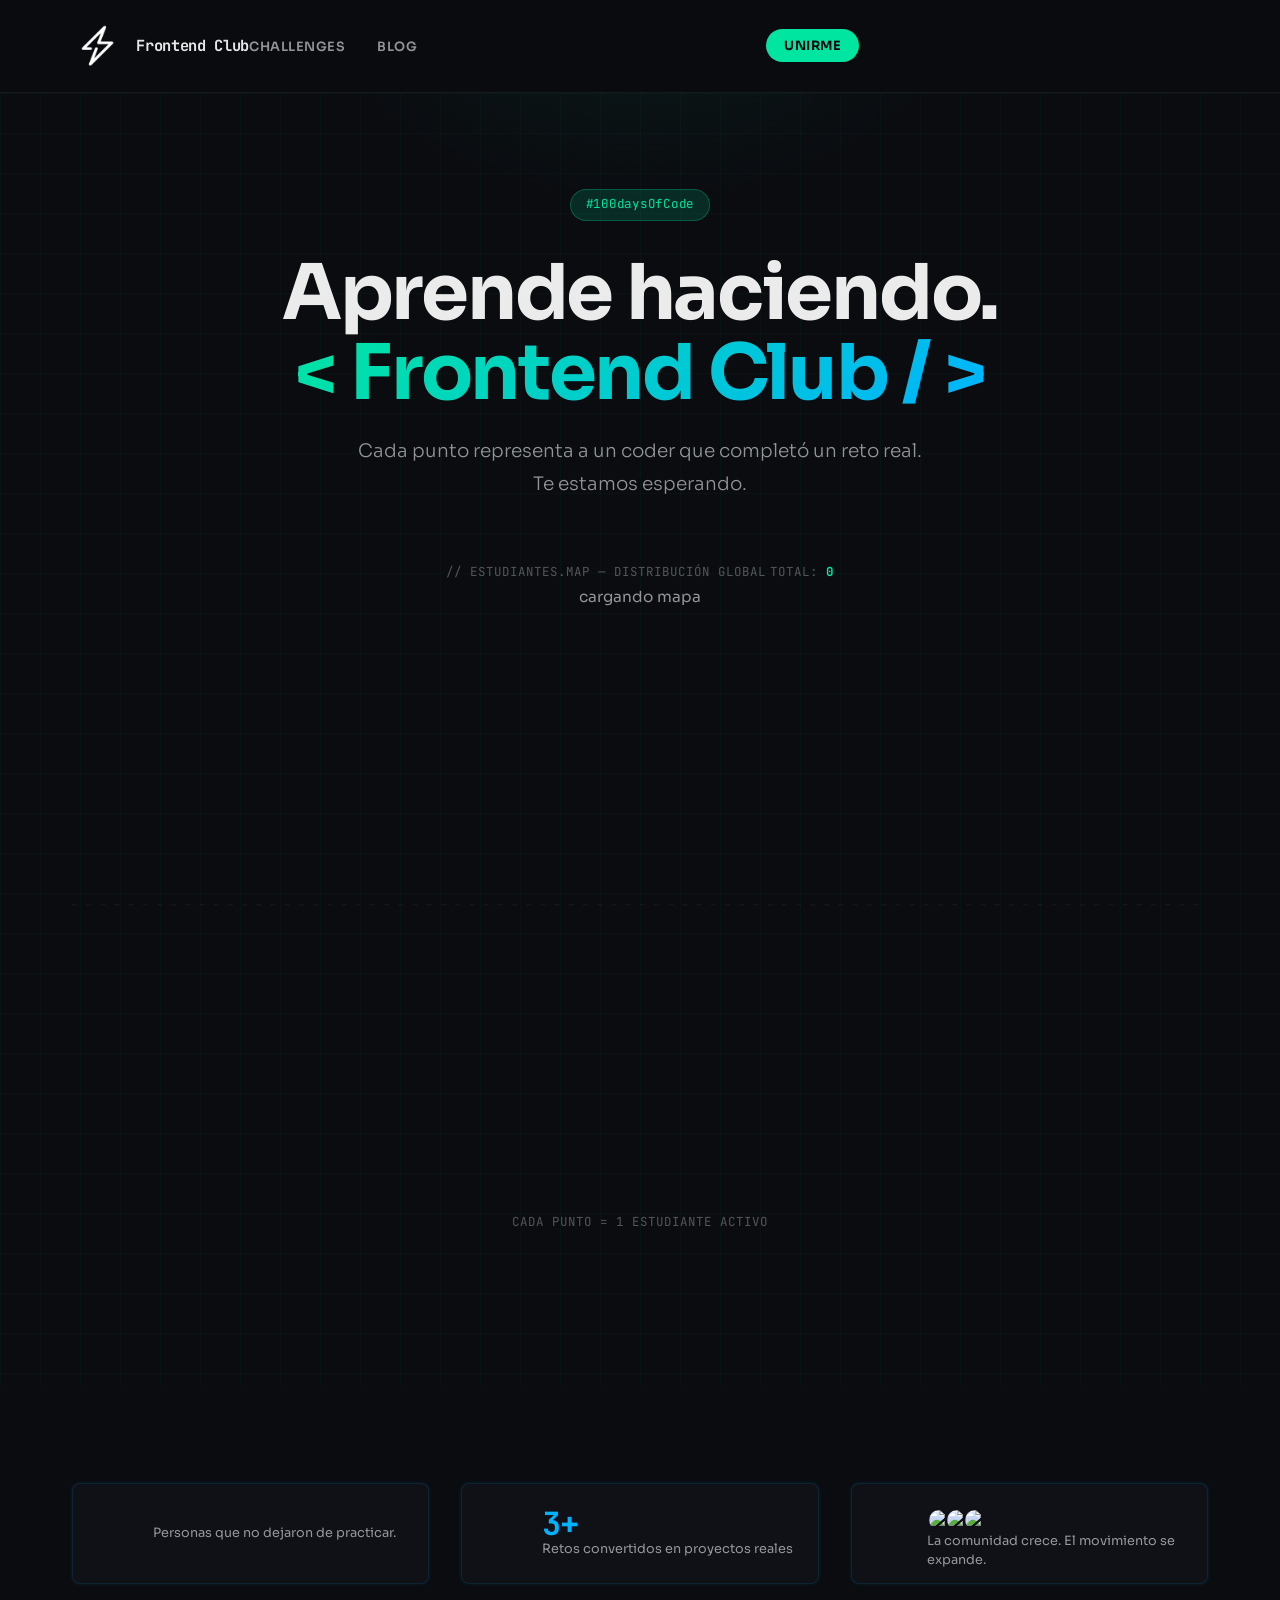
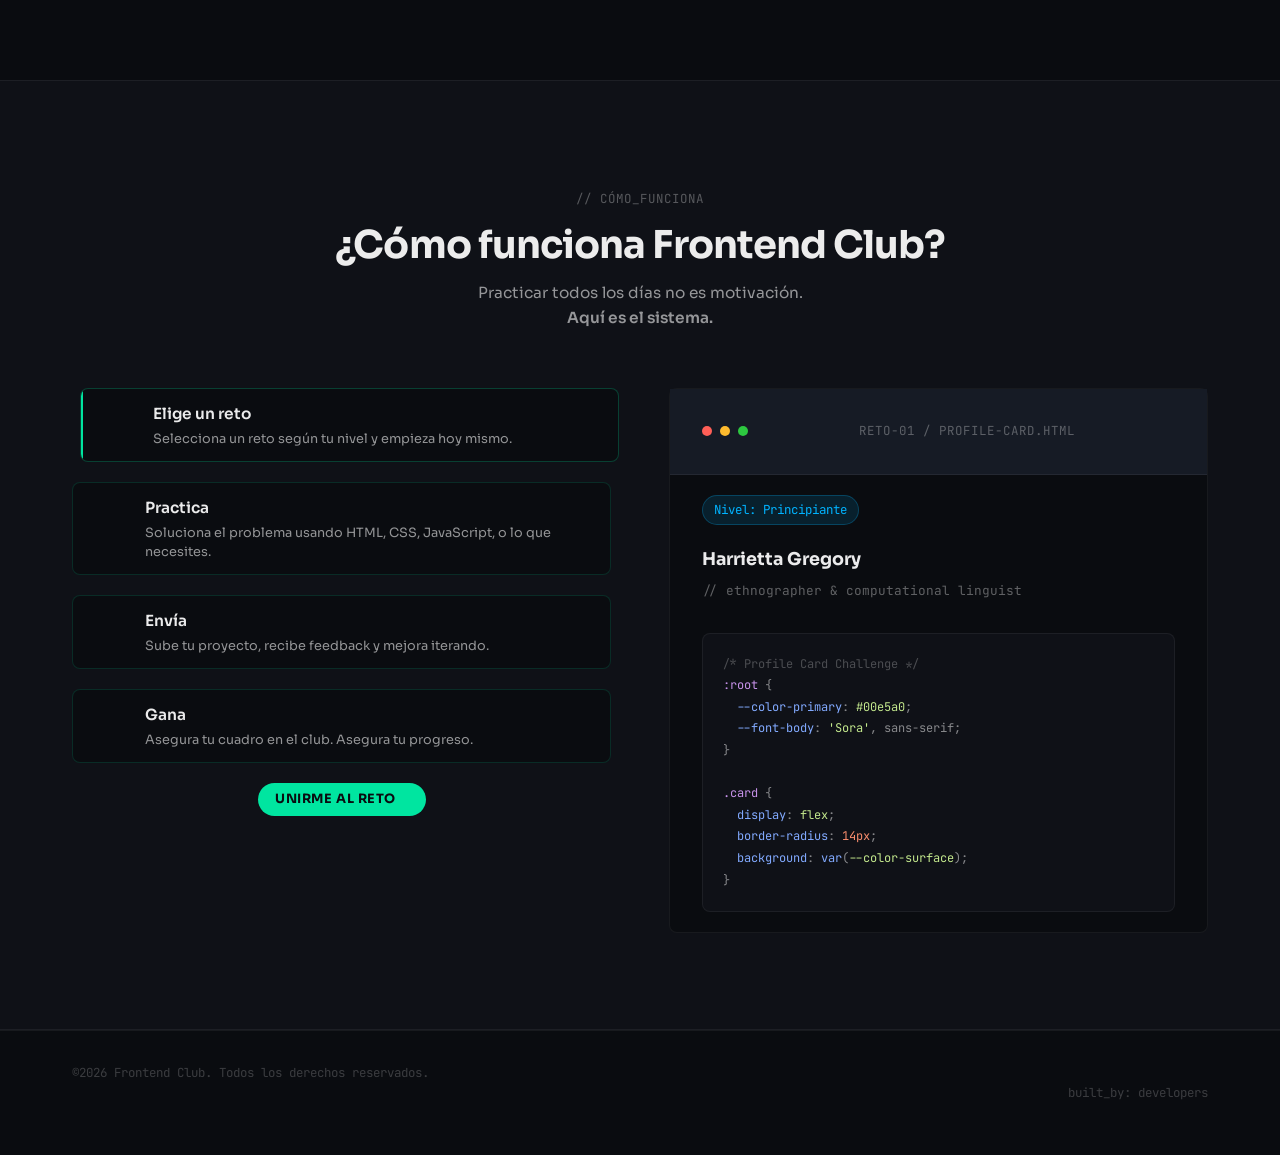
==== commit 96eb687a: "Merge branch 'main' into graces-settings" ====
--- a/index.html
+++ b/index.html
@@ -17,7 +17,7 @@
       rel="stylesheet"
     />
     <!-- ============================ STYLES ============================= -->
-    <link rel="stylesheet" href="/assets/css/styles.css" />
+    <link rel="stylesheet" href="./assets/css/styles.css" />
     <!-- === librería d3 para mapa interactivo ===-->
     <script src="https://cdn.jsdelivr.net/npm/d3@7/dist/d3.min.js"></script>
     <script src="https://cdn.jsdelivr.net/npm/topojson-client@3/dist/topojson-client.min.js"></script>
@@ -39,25 +39,18 @@
             <div class="navbar__logo" aria-hidden="true">
               <img
                 class="navbar__logo__image"
-                src="/assets/images/front-end-club-logo.png"
+                src="./assets/images/front-end-club-logo.png"
               />
             </div>
             <span class="navbar__wordmark">frontend club</span>
           </a>
 
-          <div class="navbar__content" id="navbar-content">
-            <ul class="navbar__nav" role="list">
-              <li><a href="#" class="navbar__nav__link">Challenges</a></li>
-              <li><a href="#" class="navbar__nav__link">Recursos</a></li>
-              <li><a href="#" class="navbar__nav__link">Tienda</a></li>
-            </ul>
-            <!-- cta -->
-            <button class="navbar__cta" role="button">Unirme</button>
-          </div>
-          <!-- toggle menu -->
-          <button class="toggle__menu__icon" id="toggle-menu">
-            <i class="ri-menu-3-line"></i>
-          </button>
+          <ul class="navbar__nav" role="list">
+            <li><a href="#challenges">Challenges</a></li>
+            <li><a href="#blog">Blog</a></li>
+          </ul>
+
+          <button class="navbar__cta" role="button">Unirme</button>
         </nav>
       </div>
     </header>
@@ -338,15 +331,11 @@
                 <div><span class="kw">:root</span> {</div>
                 <div>
                   &nbsp;&nbsp;<span class="fn">--color-primary</span>:
-                  <span class="str">#37353E</span>;
+                  <span class="str">#00e5a0</span>;
                 </div>
                 <div>
                   &nbsp;&nbsp;<span class="fn">--font-body</span>:
                   <span class="str">'Sora'</span>, sans-serif;
-                </div>
-                <div>
-                  &nbsp;&nbsp;<span class="fn">--color-surface</span>:
-                  <span class="str">'#FCF8F8'</span>;
                 </div>
                 <div>}</div>
                 <div>&nbsp;</div>
@@ -405,6 +394,6 @@
     </footer>
 
     <!-- ============================ SCRIPTS ============================= -->
-    <script src="/assets/js/main.js"></script>
+    <script src="./assets/js/main.js"></script>
   </body>
 </html>
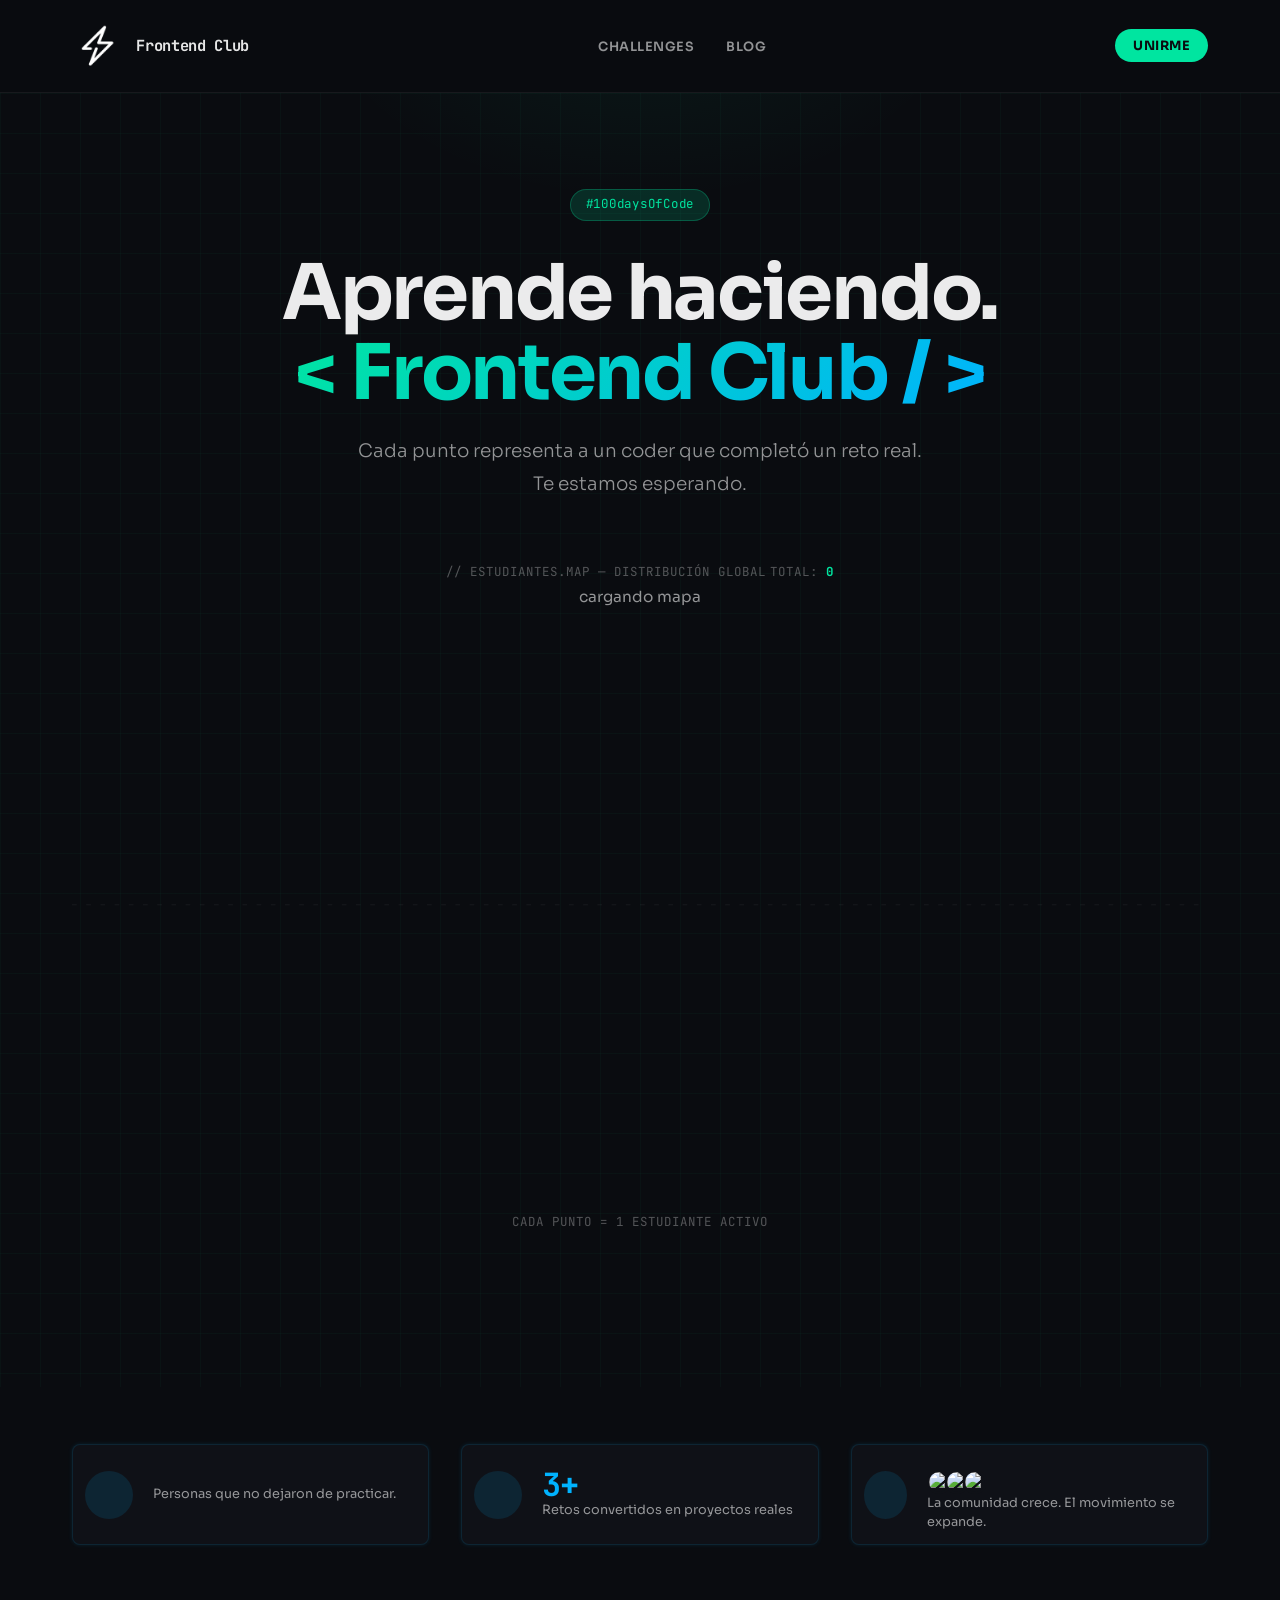
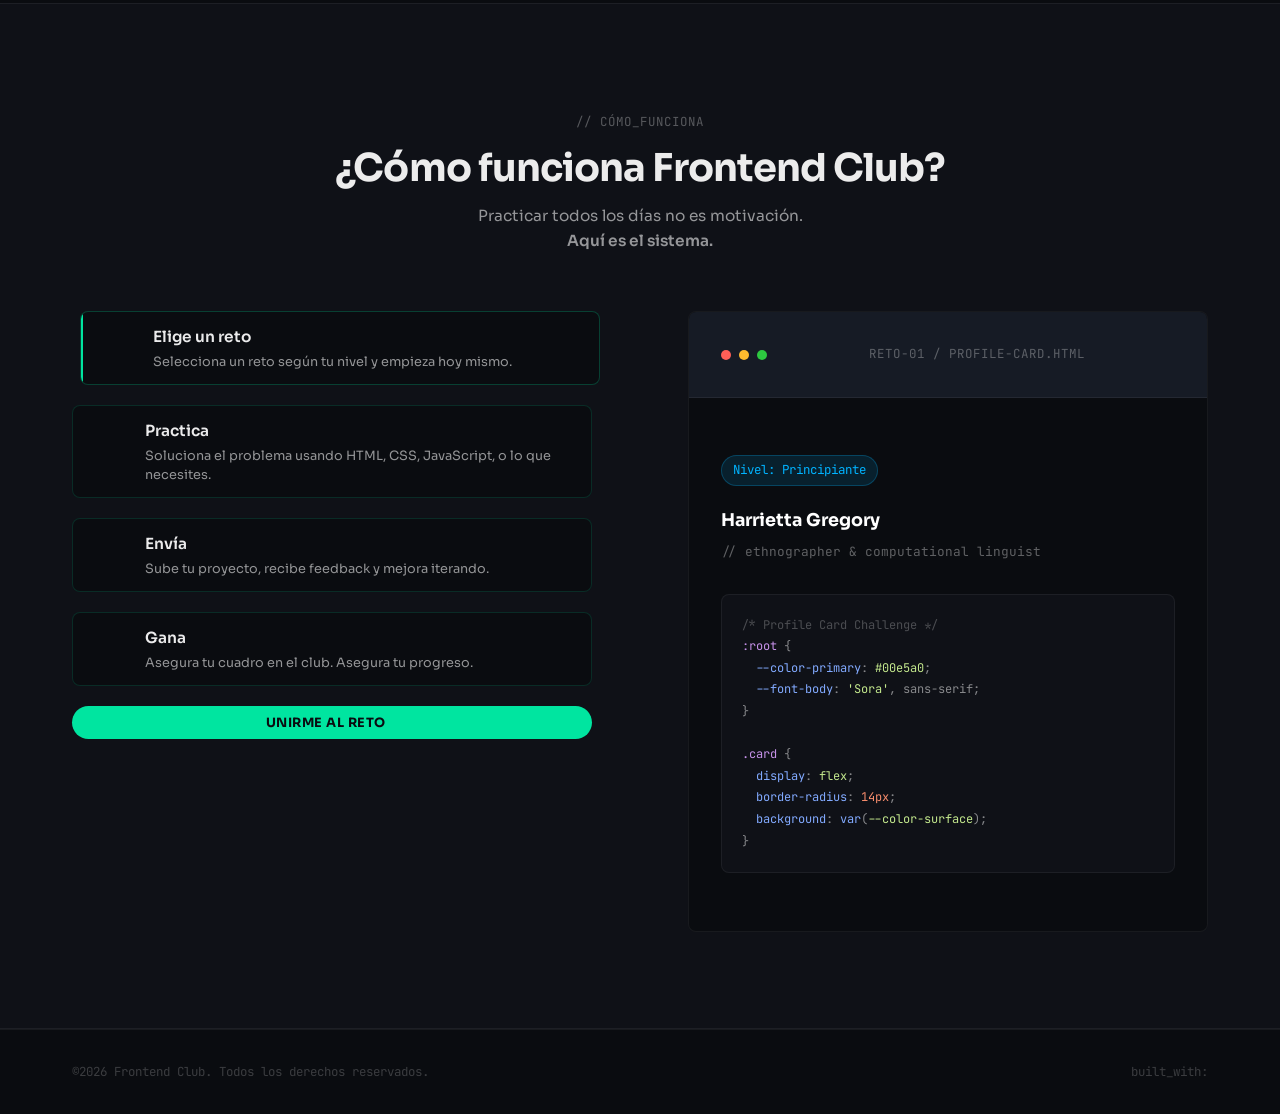
==== commit c13f6229: "Revert "Graces settings"" ====
--- a/index.html
+++ b/index.html
@@ -366,27 +366,13 @@
     <footer class="footer" role="contentinfo">
       <div class="u-container">
         <div class="footer__inner">
-          <div class="footer__copy__and__media">
-            <p class="footer__copy">
-              <span>©2026</span> Frontend Club. Todos los derechos reservados.
-            </p>
-            <div class="social__media__icons">
-              <a href="#" class="social__media__icon">
-                <i class="ri-meta-line"></i>
-              </a>
-              <a href="#" class="social__media__icon">
-                <i class="ri-instagram-line"></i>
-              </a>
-              <a href="#" class="social__media__icon">
-                <i class="ri-github-fill"></i>
-              </a>
-            </div>
-          </div>
-
+          <p class="footer__copy">
+            <span>©2026</span> Frontend Club. Todos los derechos reservados.
+          </p>
           <p class="footer__copy u-mono">
-            built_by:
+            built_with:
             <span>
-              developers
+              <i class="ri-heart-3-fill"></i>
             </span>
           </p>
         </div>
--- a/assets/css/styles.css
+++ b/assets/css/styles.css
@@ -54,7 +54,7 @@
 
   /* — Transiciones — */
   --ease-out: cubic-bezier(0.22, 1, 0.36, 1);
-  --duration: 400ms;
+  --duration: 220ms;
 }
 
 /* ============================================================
@@ -70,7 +70,6 @@
 
 html {
   scroll-behavior: smooth;
-  overflow-x: hidden;
 }
 
 body {
@@ -80,7 +79,6 @@
   font-size: var(--text-body);
   line-height: 1.65;
   -webkit-font-smoothing: antialiased;
-  overflow-x: hidden;
 }
 
 /* — Scrollbar custom — */
@@ -104,10 +102,12 @@
   margin: 0 auto;
   padding: 0 var(--space-lg);
 }
+
 .u-mono {
   font-family: var(--font-code);
   font-size: var(--text-mono);
 }
+
 .u-accent {
   color: var(--color-brand-primary);
 }
@@ -122,24 +122,28 @@
 .navbar {
   position: sticky;
   top: 0;
-  z-index: 1000 !important;
+  z-index: 100;
   padding: var(--space-md) 0;
   background: rgba(10, 12, 16, 0.85);
   backdrop-filter: blur(16px);
   -webkit-backdrop-filter: blur(16px);
   border-bottom: 1px solid var(--color-border);
 }
+
 .navbar__inner {
   display: flex;
   align-items: center;
   justify-content: space-between;
-}
+  gap: var(--space-md);
+}
+
 .navbar__brand {
   display: flex;
   align-items: center;
   gap: var(--space-sm);
   text-decoration: none;
 }
+
 .navbar__logo {
   width: 52px;
   height: 52px;
@@ -160,15 +164,7 @@
   color: rgba(255, 255, 255, 0.9);
   letter-spacing: -0.02em;
 }
-.navbar__content {
-  position: relative;
-  display: flex;
-  align-items: center;
-  justify-content: center;
-  gap: var(--space-lg);
-}
 .navbar__nav {
-  position: relative;
   display: flex;
   align-items: center;
   gap: var(--space-lg);
@@ -208,8 +204,7 @@
     filter var(--duration) var(--ease-out),
     transform var(--duration) var(--ease-out),
     box-shadow var(--duration) var(--ease-out);
-  flex-shrink: 0;
-  margin: 0 auto;
+  /*flex-shrink: 0;*/
 }
 .navbar__cta:hover,
 .cta-section__btn:hover {
@@ -217,7 +212,6 @@
   transform: translateY(-2px);
   box-shadow: 0 0 16px rgba(0, 229, 160, 0.25);
 }
-
 /* ============================================================
        COMPONENTE: HERO
        BEM: .hero / .hero__eyebrow / .hero__title / .hero__subtitle
@@ -238,6 +232,7 @@
   background-size: 40px 40px;
   pointer-events: none;
 }
+
 /* Gradiente radial central */
 .hero::after {
   content: "";
@@ -254,11 +249,13 @@
   );
   pointer-events: none;
 }
+
 .hero__inner {
   position: relative;
   z-index: 1;
   text-align: center;
 }
+
 .hero__eyebrow {
   display: inline-flex;
   align-items: center;
@@ -309,6 +306,7 @@
 .map-card {
   margin: 0 0 var(--space-2xl);
 }
+
 .map-card__tag,
 .section-header__tag,
 .map-card__counter,
@@ -332,13 +330,15 @@
        BEM: .stats / .stats__grid / .stat / .stat__value / .stat__label
     ============================================================ */
 .stats {
-  padding: var(--space-2xl) 0;
-}
+  padding: var(--space-xl) 0;
+}
+
 .stats__grid {
   display: grid;
   grid-template-columns: repeat(3, 1fr);
   gap: var(--space-lg);
 }
+
 .stat {
   display: flex;
   align-items: center;
@@ -352,8 +352,8 @@
   overflow: hidden;
   cursor: pointer;
   transition: transform var(--duration) var(--ease-out);
-
-}
+}
+
 .stat::before {
   content: "";
   position: absolute;
@@ -370,13 +370,16 @@
   width: 0;
   transition: width var(--duration) var(--ease-out);
 }
+
 .stat:hover {
-  box-shadow: 0 4px 8px rgba(0, 0, 0, 0.2), 0 0 4px var(--color-brand-glow-blue);
-}
+  transform: translateY(-2px);
+}
+
 .stat:hover::before {
   opacity: 1;
   width: 100%;
 }
+
 .stat__icon {
   display: inline-flex;
   justify-content: center;
@@ -385,11 +388,14 @@
   width: 48px;
   height: 48px;
   border-radius: 50%;
-}
+  background: var(--color-brand-glow-blue);
+}
+
 .stat__icon > i {
-  font-size: 24px;
+  font-size: 20px;
   color: var(--color-brand-secondary);
 }
+
 .stat__value {
   font-family: var(--font-code);
   font-size: 2rem;
@@ -398,11 +404,13 @@
   color: var(--color-brand-secondary);
   letter-spacing: -0.04em;
 }
+
 .stat__desc {
   font-size: var(--text-small);
   color: var(--color-text);
   line-height: 1.5;
 }
+
 .stat__flags {
   display: flex;
   margin-top: var(--space-sm);
@@ -440,6 +448,7 @@
   text-align: center;
   margin-bottom: var(--space-xl);
 }
+
 .section-header__title {
   font-size: var(--text-h2);
   font-weight: var(--weight-bold);
@@ -448,12 +457,14 @@
   line-height: 1.2;
   margin-bottom: var(--space-sm);
 }
+
 .section-header__body {
   font-size: var(--text-body);
   color: var(--color-text);
   max-width: 520px;
   margin: 0 auto;
 }
+
 .section-header__body strong {
   color: var(--color-text);
   font-weight: var(--weight-semi);
@@ -469,18 +480,21 @@
   border-top: 1px solid var(--color-border);
   border-bottom: 1px solid var(--color-border);
 }
+
 .how__layout {
   display: grid;
   grid-template-columns: 1fr 1fr;
-  gap: var(--space-xl);
+  gap: var(--space-2xl);
   align-items: start;
 }
+
 .how__steps {
-  display: grid;
-  grid-template-columns: 1fr;
+  display: flex;
+  flex-direction: column;
   gap: var(--space-md);
   position: relative;
 }
+
 .step {
   z-index: 100;
   display: flex;
@@ -497,6 +511,7 @@
   position: relative;
   overflow: hidden;
 }
+
 .step::before {
   content: "";
   position: absolute;
@@ -508,28 +523,27 @@
   opacity: 0;
   transition: opacity var(--duration) var(--ease-out);
 }
+
 .step:hover,
 .step--active {
   border-color: rgba(0, 229, 160, 0.24);
   transform: translateX(8px);
 }
+
 .step:hover::before,
 .step--active::before {
   opacity: 1;
 }
-.step__icon, .toggle__menu__icon, .social__media__icon{
+
+.step__icon {
   width: 40px;
   height: 40px;
   display: flex;
   align-items: center;
   justify-content: center;
   flex-shrink: 0;
-  text-decoration: none;
-}
-.toggle__menu__icon{
-  display: none;
-}
-.step__icon > i, .toggle__menu__icon > i, .social__media__icon{
+}
+.step__icon > i {
   font-size: 24px;
   color: var(--white);
   text-shadow: 0 0 8px var(--color-brand-primary);
@@ -537,12 +551,14 @@
 .step__content {
   flex: 1;
 }
+
 .step__title {
   font-size: var(--text-body);
   font-weight: var(--weight-semi);
   color: var(--white);
   margin-bottom: 0.2rem;
 }
+
 .step__desc {
   font-size: var(--text-small);
   color: var(--color-text);
@@ -556,7 +572,11 @@
   background: var(--color-void);
   border: 1px solid var(--color-border);
   border-radius: var(--radius-md);
-}
+  overflow: hidden;
+  position: sticky;
+  top: 80px;
+}
+
 .challenge-preview__header {
   background: var(--color-surface-raise);
   padding: var(--space-md) var(--space-lg);
@@ -565,15 +585,18 @@
   gap: var(--space-sm);
   border-bottom: 1px solid var(--color-border);
 }
+
 .challenge-preview__dots {
   display: flex;
   gap: 8px;
 }
+
 .challenge-preview__dot {
   width: 10px;
   height: 10px;
   border-radius: 50%;
 }
+
 .challenge-preview__dot--red {
   background: #ff5f57;
 }
@@ -583,12 +606,15 @@
 .challenge-preview__dot--green {
   background: #2dc840;
 }
+
 .challenge-preview__title {
   flex: 1;
 }
+
 .challenge-preview__body {
-  padding: var(--space-md) var(--space-lg);
-}
+  padding: var(--space-xl) var(--space-lg);
+}
+
 .challenge-preview__badge {
   display: inline-block;
   padding: 0.25rem 0.7rem;
@@ -600,18 +626,21 @@
   color: var(--color-brand-secondary);
   margin-bottom: var(--space-md);
 }
+
 .challenge-preview__name {
   font-size: 1.1rem;
   font-weight: var(--weight-bold);
-  color: var(--white);
+  color: #fff;
   margin-bottom: var(--space-xs);
 }
+
 .challenge-preview__role {
   font-size: var(--text-small);
   color: rgba(255, 255, 255, 0.35);
   font-family: var(--font-code);
   margin-bottom: var(--space-lg);
 }
+
 .challenge-preview__code {
   background: var(--color-surface);
   border: 1px solid var(--color-border);
@@ -623,6 +652,7 @@
   line-height: 1.8;
   position: relative;
 }
+
 .challenge-preview__code .kw {
   color: #c792ea;
 }
@@ -638,10 +668,15 @@
 .challenge-preview__code .nu {
   color: #f78c6c;
 }
+
 .cta-section__btn > i {
   font-size: 20px;
-}
-
+  transform: translateY(0);
+  transition: transform var(--duration) var(--ease-out);
+}
+.cta-section__btn:hover > i {
+  transform: translateY(-5px);
+}
 
 /* ============================================================
        COMPONENTE: FOOTER
@@ -658,14 +693,6 @@
   gap: var(--space-md);
 }
 
-.footer__copy__and__media{
-  display: flex;
-  flex-direction: column;
-}
-.social__media__icons{
-  display: inline-flex;
-}
-
 .footer__copy {
   font-family: var(--font-code);
   font-size: var(--text-mono);
@@ -675,102 +702,28 @@
 /* ============================================================
        RESPONSIVE
     ============================================================ */
-
-@media (max-width: 1024px) {
-  .hero__subtitle {
-    font-size: 1.12rem;
-  }
-  .stats {
-  padding: var(--space-lg) var(--space-md);
-  }
-  .stats__grid {
-    gap: var(--space-lg);
-  }
-}
-
-@media (max-width: 992px) {
-  .hero{
-    padding: var(--space-xl) 0 var(--space-lg);
-  }
-  .hero__subtitle{
-    font-size: var(--text-body);  
-  }
+@media (max-width: 900px) {
   .how__layout {
     grid-template-columns: 1fr;
   }
+
   .challenge-preview {
     position: static;
   }
-  .navbar__content {
-    position: absolute;
-    z-index: 1000 !important;
-    top: 100%;
-    right: 0;
-    transform: translateX(100%);
-    flex-direction: column;
-    justify-content: flex-start;
-    padding: var(--space-lg);
-    gap: var(--space-xl);
-    border: 1px solid var(--color-border);
-    background: var(--color-void);
-    backdrop-filter: blur(16px);
-    -webkit-backdrop-filter: blur(16px);
-    width: 48vw;
-    height: 100vh;
-    transition: transform var(--duration) var(--ease-out);
+
+  .navbar__nav {
+    display: none;
   }
-  .navbar__nav{
-    flex-direction: column;
-    gap: var(--space-xl);
+}
+
+@media (max-width: 600px) {
+  .u-container {
+    padding: 0 var(--space-md);
   }
-  .toggle__menu__icon{
-    display: flex;
-    cursor: pointer;
-    background: none;
-    border: none;
+  .hero {
+    padding: var(--space-xl) 0 var(--space-lg);
   }
-  /* menú activado */
-  .navbar__content.visible{
-    transform: translateX(0%);
+  .cta-section {
+    padding: var(--space-xl) 0;
   }
-  .map-card {
-  margin: 0 0 var(--space-lg);
-  }
-}
-
-@media (max-width: 768px) {
-  .navbar__content{
-    width: 50vw;
-  }
-  .stats__grid{
-    gap: var(--space-md);
-    grid-template-columns: 1fr;
-  }
-  .challenge-preview__header{
-    padding: var(--space-sm) var(--space-md);
-  }
-  .challenge-preview__body{
-    padding: var(--space-sm) var(--space-md);
-  }
-  .footer__inner{
-    flex-direction: column;
-  }
-  .footer__copy__and__media{
-    align-items: center;
-  }
-}
-
-@media (max-width: 480px) {
-  .navbar__content{
-    width: 64vw;
-  }
-   .hero{
-    padding: var(--space-xl) var(--space-lg);
-  }
-  .hero__title{
-    font-size: clamp(2.4rem, 6vw, 4.8rem);
-  }
-  .stats{
-    padding: var(--space-lg) 0;
-  }
-}+}
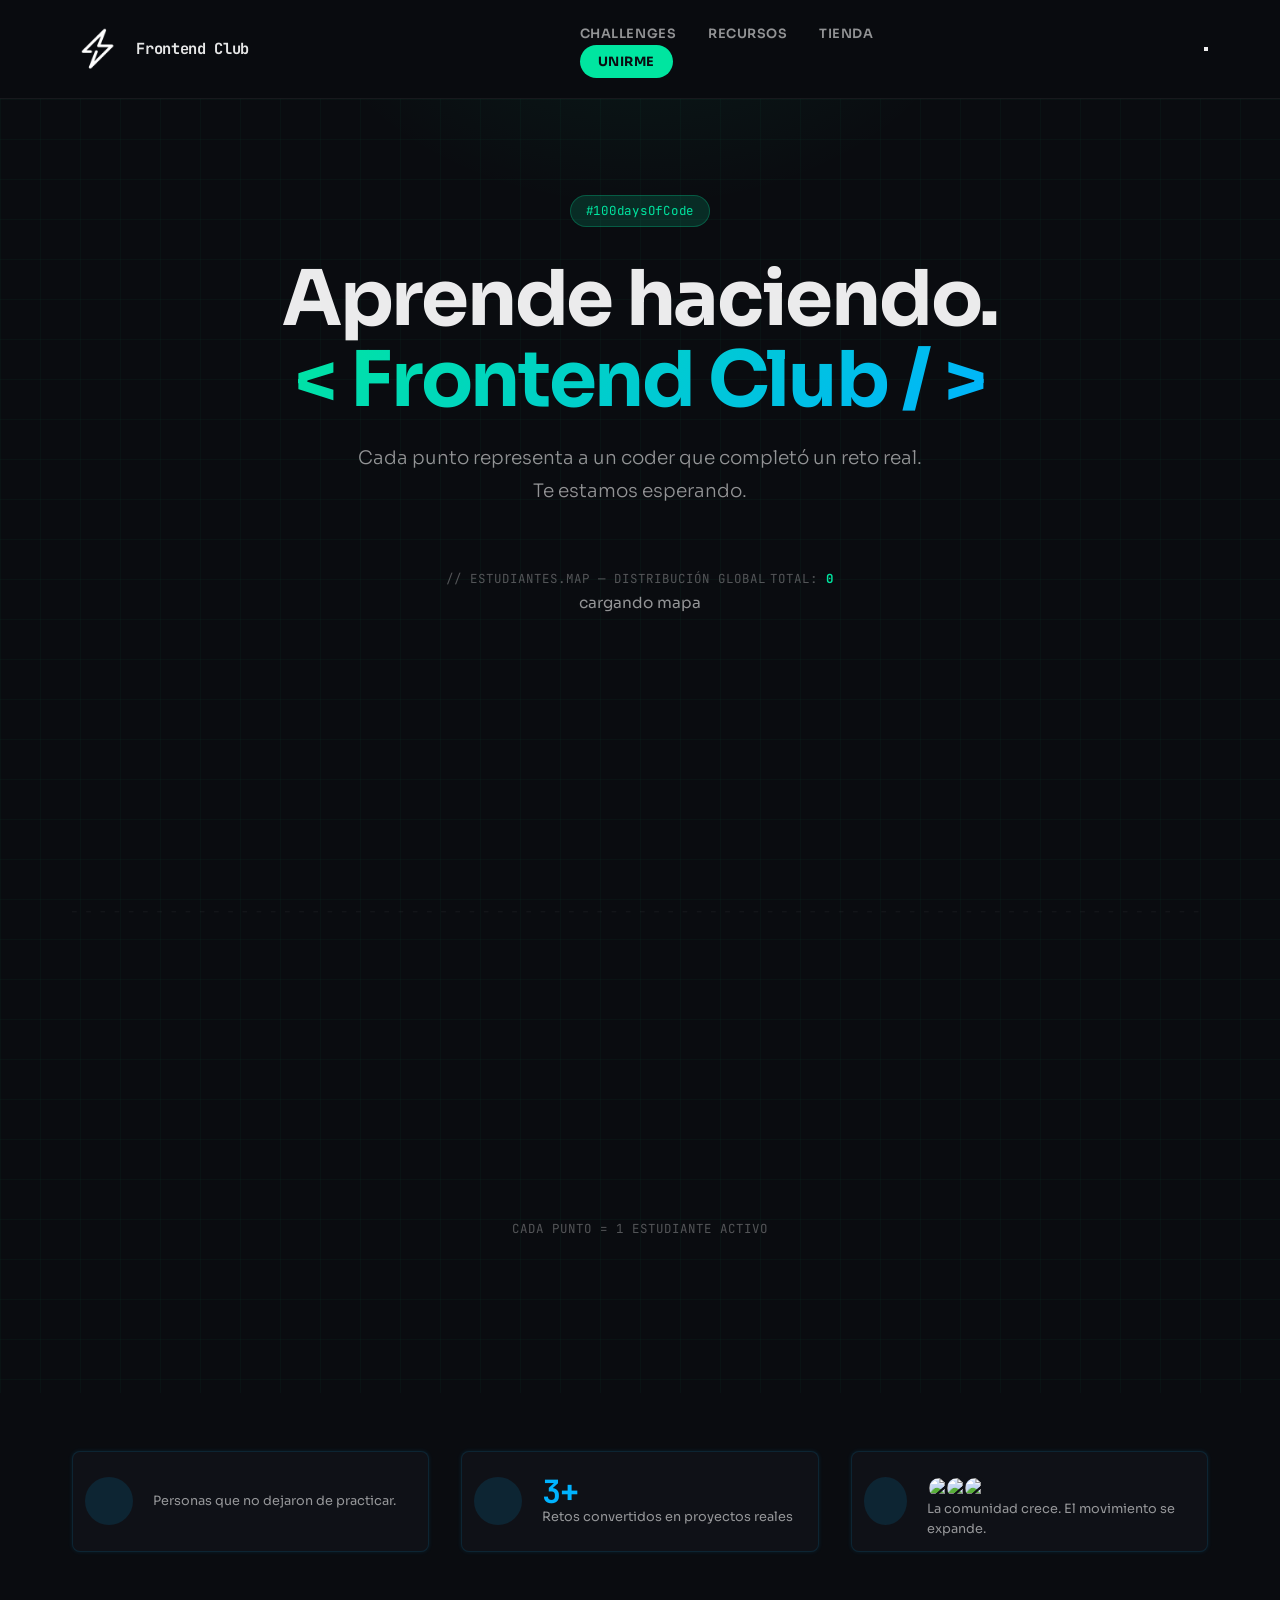
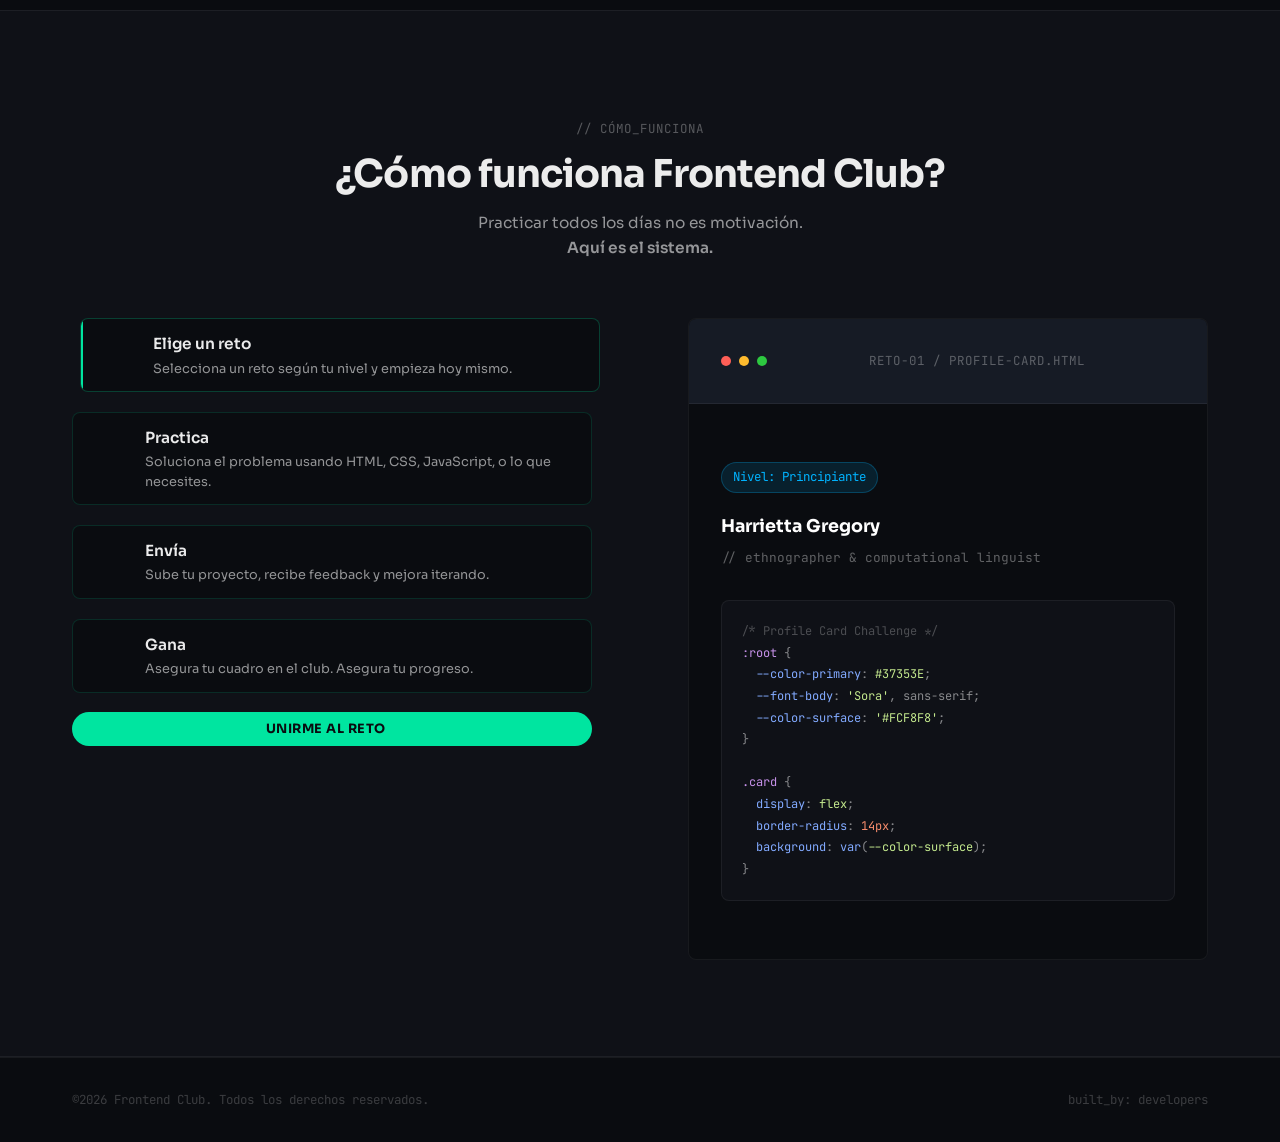
==== commit a2e61d3c: "rutas corregidas" ====
--- a/index.html
+++ b/index.html
@@ -45,12 +45,19 @@
             <span class="navbar__wordmark">frontend club</span>
           </a>
 
-          <ul class="navbar__nav" role="list">
-            <li><a href="#challenges">Challenges</a></li>
-            <li><a href="#blog">Blog</a></li>
-          </ul>
-
-          <button class="navbar__cta" role="button">Unirme</button>
+          <div class="navbar__content" id="navbar-content">
+            <ul class="navbar__nav" role="list">
+              <li><a href="#" class="navbar__nav__link">Challenges</a></li>
+              <li><a href="#" class="navbar__nav__link">Recursos</a></li>
+              <li><a href="#" class="navbar__nav__link">Tienda</a></li>
+            </ul>
+            <!-- cta -->
+            <button class="navbar__cta" role="button">Unirme</button>
+          </div>
+          <!-- toggle menu -->
+          <button class="toggle__menu__icon" id="toggle-menu">
+            <i class="ri-menu-3-line"></i>
+          </button>
         </nav>
       </div>
     </header>
@@ -331,11 +338,15 @@
                 <div><span class="kw">:root</span> {</div>
                 <div>
                   &nbsp;&nbsp;<span class="fn">--color-primary</span>:
-                  <span class="str">#00e5a0</span>;
+                  <span class="str">#37353E</span>;
                 </div>
                 <div>
                   &nbsp;&nbsp;<span class="fn">--font-body</span>:
                   <span class="str">'Sora'</span>, sans-serif;
+                </div>
+                <div>
+                  &nbsp;&nbsp;<span class="fn">--color-surface</span>:
+                  <span class="str">'#FCF8F8'</span>;
                 </div>
                 <div>}</div>
                 <div>&nbsp;</div>
@@ -366,13 +377,27 @@
     <footer class="footer" role="contentinfo">
       <div class="u-container">
         <div class="footer__inner">
-          <p class="footer__copy">
-            <span>©2026</span> Frontend Club. Todos los derechos reservados.
-          </p>
+          <div class="footer__copy__and__media">
+            <p class="footer__copy">
+              <span>©2026</span> Frontend Club. Todos los derechos reservados.
+            </p>
+            <div class="social__media__icons">
+              <a href="#" class="social__media__icon">
+                <i class="ri-meta-line"></i>
+              </a>
+              <a href="#" class="social__media__icon">
+                <i class="ri-instagram-line"></i>
+              </a>
+              <a href="#" class="social__media__icon">
+                <i class="ri-github-fill"></i>
+              </a>
+            </div>
+          </div>
+
           <p class="footer__copy u-mono">
-            built_with:
+            built_by:
             <span>
-              <i class="ri-heart-3-fill"></i>
+              developers
             </span>
           </p>
         </div>
